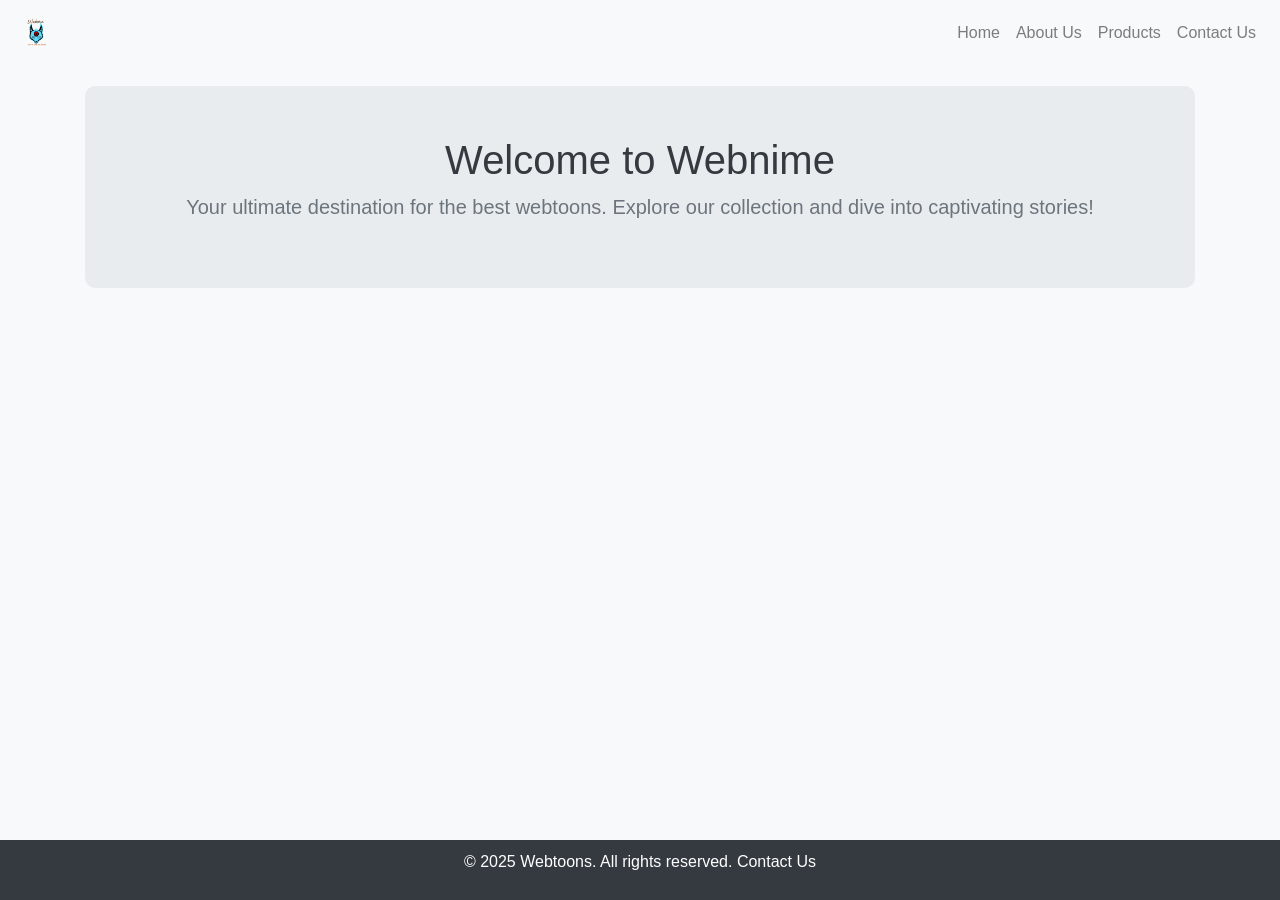
==== index.html @ a329de55 "fix: adjust product buttons to prevent overlapping, make them responsive, and make table responsive" ====
<!DOCTYPE html>
<html lang="en">
<head>
    <meta charset="UTF-8">
    <meta name="viewport" content="width=device-width, initial-scale=1.0">
    <title>Home - Webtoons</title>
    <link rel="stylesheet" href="https://stackpath.bootstrapcdn.com/bootstrap/4.5.2/css/bootstrap.min.css">
    <style>
        body {
            font-family: Arial, sans-serif;
            background-color: #f8f9fa;
        }
        .hero {
            text-align: center;
            padding: 50px;
            background-color: #e9ecef;
            border-radius: 10px;
            margin-top: 20px;
        }
        .hero h1 {
            font-size: 2.5rem;
            color: #343a40;
        }
        .hero p {
            font-size: 1.25rem;
            color: #6c757d;
        }
        footer {
            background-color: #343a40;
            color: white;
            text-align: center;
            padding: 10px 0;
            position: fixed;
            width: 100%;
            bottom: 0;
        }
        footer a {
            color: #ffffff;
            text-decoration: none;
        }
        footer a:hover {
            text-decoration: underline;
        }
        .navbar-brand img {
            height: 40px;
        }
    </style>
</head>
<body>
    <!-- Navigation Bar -->
    <nav class="navbar navbar-expand-lg navbar-light bg-light">
        <a class="navbar-brand" href="index.html">
            <img src="fox.png" alt="Webtoons Logo">
        </a>
        <div class="collapse navbar-collapse">
            <ul class="navbar-nav ml-auto">
                <li class="nav-item"><a class="nav-link" href="index.html">Home</a></li>
                <li class="nav-item"><a class="nav-link" href="about.html">About Us</a></li>
                <li class="nav-item"><a class="nav-link" href="product.html">Products</a></li>
                <li class="nav-item"><a class="nav-link" href="contact.html">Contact Us</a></li>
            </ul>
        </div>
    </nav>

    <div class="container">
        <div class="hero">
            <h1>Welcome to Webnime</h1>
            <p>Your ultimate destination for the best webtoons. Explore our collection and dive into captivating stories!</p>
        </div>
    </div>

    <footer>
        <p>&copy; 2025 Webtoons. All rights reserved. <a href="contact.html">Contact Us</a></p>
    </footer>
</body>
</html>
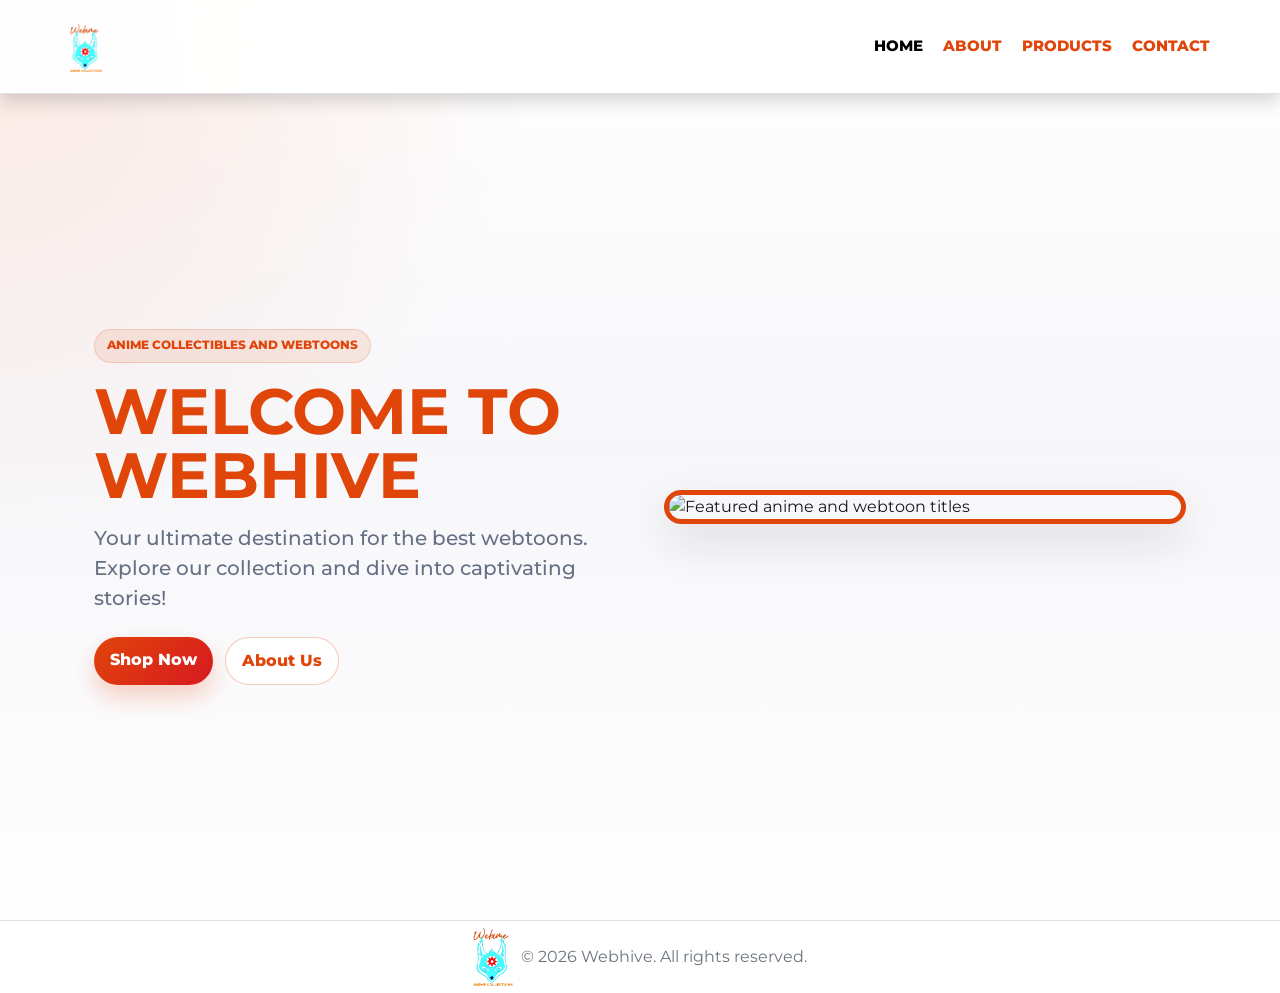
==== commit a7ad7ff8: "Fix mobile layout, navigation drawer, and responsiveness" ====
--- a/index.html
+++ b/index.html
@@ -1,76 +1,117 @@
 <!DOCTYPE html>
 <html lang="en">
-<head>
-    <meta charset="UTF-8">
-    <meta name="viewport" content="width=device-width, initial-scale=1.0">
+  <head>
+    <meta charset="UTF-8" />
+    <meta name="viewport" content="width=device-width, initial-scale=1.0" />
     <title>Home - Webtoons</title>
-    <link rel="stylesheet" href="https://stackpath.bootstrapcdn.com/bootstrap/4.5.2/css/bootstrap.min.css">
-    <style>
-        body {
-            font-family: Arial, sans-serif;
-            background-color: #f8f9fa;
-        }
-        .hero {
-            text-align: center;
-            padding: 50px;
-            background-color: #e9ecef;
-            border-radius: 10px;
-            margin-top: 20px;
-        }
-        .hero h1 {
-            font-size: 2.5rem;
-            color: #343a40;
-        }
-        .hero p {
-            font-size: 1.25rem;
-            color: #6c757d;
-        }
-        footer {
-            background-color: #343a40;
-            color: white;
-            text-align: center;
-            padding: 10px 0;
-            position: fixed;
-            width: 100%;
-            bottom: 0;
-        }
-        footer a {
-            color: #ffffff;
-            text-decoration: none;
-        }
-        footer a:hover {
-            text-decoration: underline;
-        }
-        .navbar-brand img {
-            height: 40px;
-        }
-    </style>
-</head>
-<body>
-    <!-- Navigation Bar -->
-    <nav class="navbar navbar-expand-lg navbar-light bg-light">
-        <a class="navbar-brand" href="index.html">
-            <img src="fox.png" alt="Webtoons Logo">
-        </a>
-        <div class="collapse navbar-collapse">
-            <ul class="navbar-nav ml-auto">
-                <li class="nav-item"><a class="nav-link" href="index.html">Home</a></li>
-                <li class="nav-item"><a class="nav-link" href="about.html">About Us</a></li>
-                <li class="nav-item"><a class="nav-link" href="product.html">Products</a></li>
-                <li class="nav-item"><a class="nav-link" href="contact.html">Contact Us</a></li>
+    <link
+      href="https://cdn.jsdelivr.net/npm/bootstrap@5.3.3/dist/css/bootstrap.min.css"
+      rel="stylesheet"
+      integrity="sha384-QWTKZyjpPEjISv5WaRU9OFeRpok6YctnYmDr5pNlyT2bRjXh0JMhjY6hW+ALEwIH"
+      crossorigin="anonymous"
+    />
+    <link rel="stylesheet" href="style.css?v=2" />
+    <link rel="icon" href="images/webtoon-logo.png" type="image/x-icon" />
+  </head>
+  <body>
+    <main>
+      <nav
+        class="navbar navbar-expand-lg bg-light p-3 sticky-top border-bottom shadow"
+      >
+        <div class="container-fluid">
+          <a class="navbar-brand" href="index.html">
+            <img
+              src="images/webtoon-logo.png"
+              alt="Logo"
+              width="40"
+              class="d-inline-block align-text-top"
+            />
+          </a>
+          <button
+            class="navbar-toggler collapsed"
+            type="button"
+            data-bs-toggle="collapse"
+            data-bs-target="#navbarNavDropdown"
+            aria-controls="navbarNavDropdown"
+            aria-expanded="false"
+            aria-label="Toggle navigation"
+          >
+            <span class="icon-bar top-bar"></span>
+            <span class="icon-bar middle-bar"></span>
+            <span class="icon-bar bottom-bar"></span>
+          </button>
+          <div
+            class="collapse navbar-collapse justify-content-end my-1"
+            id="navbarNavDropdown"
+          >
+            <ul class="navbar-nav">
+              <li class="nav-item">
+                <a class="nav-link active" aria-current="page" href="index.html"
+                  >HOME</a
+                >
+              </li>
+              <li class="nav-item">
+                <a class="nav-link" href="about.html">ABOUT</a>
+              </li>
+              <li class="nav-item">
+                <a class="nav-link" href="product.html">PRODUCTS</a>
+              </li>
+              <li class="nav-item">
+                <a class="nav-link" href="contact.html">CONTACT</a>
+              </li>
             </ul>
+          </div>
         </div>
-    </nav>
-
-    <div class="container">
-        <div class="hero">
-            <h1>Welcome to Webnime</h1>
-            <p>Your ultimate destination for the best webtoons. Explore our collection and dive into captivating stories!</p>
+      </nav>
+      <section class="hero-section">
+        <div class="container col-xxl-10 px-3 px-md-4">
+        <div class="row flex-lg-row-reverse align-items-center g-4 g-lg-5">
+          <div class="col-12 col-lg-6">
+            <img
+              src="images/webime.png"
+              class="home-hero-img mx-lg-auto img-fluid"
+              alt="Featured anime and webtoon titles"
+              width="600"
+            />
+          </div>
+          <div class="col-12 col-lg-6 hero-copy">
+            <p class="hero-kicker">Anime collectibles and webtoons</p>
+            <h1 class="display-3 fw-bold lh-1 mb-3 text-orange">
+              WELCOME TO WEBHIVE
+            </h1>
+            <p class="lead">
+              Your ultimate destination for the best webtoons. Explore our
+              collection and dive into captivating stories!
+            </p>
+            <div class="hero-actions">
+              <a href="product.html" class="btn btn-anime-primary">Shop Now</a>
+              <a href="about.html" class="btn btn-anime-outline">About Us</a>
+            </div>
+          </div>
         </div>
-    </div>
-
-    <footer>
-        <p>&copy; 2025 Webtoons. All rights reserved. <a href="contact.html">Contact Us</a></p>
-    </footer>
-</body>
+        </div>
+      </section>
+      <footer class="d-flex flex-wrap border-top">
+        <div class="container d-flex justify-content-center align-items-center">
+          <a href="index.html" class="text-decoration-none">
+            <img class="bi me-2" width="40" src="images/webtoon-logo.png" />
+          </a>
+          <p class="fs-6 my-4 text-secondary">
+            &copy;
+            <span
+              ><script>
+                document.write(new Date().getFullYear());
+              </script></span
+            >
+            Webhive. All rights reserved.
+          </p>
+        </div>
+      </footer>
+    </main>
+    <script
+      src="https://cdn.jsdelivr.net/npm/bootstrap@5.3.3/dist/js/bootstrap.bundle.min.js"
+      integrity="sha384-YvpcrYf0tY3lHB60NNkmXc5s9fDVZLESaAA55NDzOxhy9GkcIdslK1eN7N6jIeHz"
+      crossorigin="anonymous"
+    ></script>
+  </body>
 </html>
--- a/style.css
+++ b/style.css
@@ -0,0 +1,744 @@
+@import url("https://fonts.googleapis.com/css2?family=Montserrat:wght@400;500;600;700;800;900&display=swap");
+
+:root {
+  --anime-orange: #e0450a;
+  --anime-red: #d71920;
+  --anime-ink: #17171f;
+  --anime-muted: #667085;
+  --anime-line: #ececf1;
+  --anime-card: #ffffff;
+  --anime-page: #f7f7fa;
+  --anime-shadow: 0 18px 45px rgba(23, 23, 31, 0.12);
+}
+
+* {
+  box-sizing: border-box;
+}
+
+html {
+  width: 100%;
+  min-width: 320px;
+  overflow-x: hidden;
+}
+
+body {
+  width: 100%;
+  min-width: 320px;
+  margin: 0;
+  overflow-x: hidden;
+  font-family: "Montserrat", Arial, sans-serif;
+  color: var(--anime-ink);
+  background:
+    radial-gradient(circle at top left, rgba(224, 69, 10, 0.12), transparent 34rem),
+    linear-gradient(180deg, #ffffff 0%, var(--anime-page) 45%, #ffffff 100%);
+}
+
+img {
+  max-width: 100%;
+  height: auto;
+}
+
+main {
+  display: flex;
+  width: 100%;
+  min-height: 100vh;
+  flex-direction: column;
+}
+
+.container,
+.container-fluid {
+  min-width: 0;
+}
+
+.navbar {
+  background: rgba(255, 255, 255, 0.94) !important;
+  backdrop-filter: blur(16px);
+}
+
+.navbar .container-fluid {
+  max-width: 1180px;
+  margin-inline: auto;
+}
+
+.navbar-brand img {
+  width: 48px;
+  height: 48px;
+  object-fit: contain;
+}
+
+.navbar-nav {
+  gap: 0.25rem;
+  margin-right: 0;
+}
+
+.nav-item {
+  margin-right: 0;
+}
+
+.nav-link {
+  position: relative;
+  display: inline-flex;
+  align-items: center;
+  min-height: 44px;
+  color: var(--anime-orange);
+  font-size: 0.92rem;
+  font-weight: 800;
+  letter-spacing: 0;
+}
+
+.nav-link:hover,
+.nav-link:active,
+.nav-link:focus {
+  color: var(--anime-red) !important;
+}
+
+.nav-link::after {
+  position: absolute;
+  bottom: 5px;
+  left: 0.5rem;
+  display: block;
+  width: 0;
+  height: 3px;
+  content: "";
+  background: var(--anime-orange);
+  border-radius: 999px;
+  transition: width 0.25s ease, opacity 0.25s ease;
+}
+
+.nav-link:hover::after {
+  width: calc(100% - 1rem);
+  opacity: 0.9;
+}
+
+.navbar-toggler {
+  border: 0;
+}
+
+.navbar-toggler:active,
+.navbar-toggler:hover,
+.navbar-toggler:focus {
+  box-shadow: none;
+}
+
+.navbar-toggler span {
+  position: relative;
+  left: 0;
+  display: block;
+  width: 25px;
+  height: 3px;
+  margin-block: 5px;
+  background-color: var(--anime-orange);
+  border-radius: 999px;
+  opacity: 1;
+  transition: all 0.25s ease-out;
+  transform-origin: center left;
+}
+
+.navbar-toggler span:nth-child(1) {
+  margin-top: 0.3em;
+  transform: translate(0%, 0%) rotate(0deg);
+}
+
+.navbar-toggler span:nth-child(2) {
+  opacity: 1;
+}
+
+.navbar-toggler span:nth-child(3) {
+  transform: translate(0%, 0%) rotate(0deg);
+}
+
+.navbar-toggler:not(.collapsed) span:nth-child(1) {
+  transform: translate(15%, -33%) rotate(45deg);
+}
+
+.navbar-toggler:not(.collapsed) span:nth-child(2) {
+  opacity: 0;
+}
+
+.navbar-toggler:not(.collapsed) span:nth-child(3) {
+  transform: translate(15%, 33%) rotate(-45deg);
+}
+
+.text-orange {
+  color: var(--anime-orange);
+}
+
+hr {
+  border: 0;
+  border-top: 2px solid rgba(224, 69, 10, 0.35);
+  opacity: 1;
+}
+
+footer {
+  width: 100%;
+  margin-top: auto;
+  background: #ffffff;
+}
+
+.hero-section {
+  display: flex;
+  align-items: center;
+  width: 100%;
+  min-height: calc(100vh - 74px);
+  padding: clamp(2rem, 6vw, 5rem) 0;
+}
+
+.hero-copy {
+  text-align: center;
+}
+
+.hero-kicker {
+  display: inline-flex;
+  padding: 0.4rem 0.75rem;
+  margin-bottom: 1rem;
+  color: var(--anime-orange);
+  font-size: 0.78rem;
+  font-weight: 800;
+  text-transform: uppercase;
+  background: rgba(224, 69, 10, 0.1);
+  border: 1px solid rgba(224, 69, 10, 0.18);
+  border-radius: 999px;
+}
+
+.hero-copy h1,
+.store-toolbar h1 {
+  max-width: 100%;
+  line-height: 1.02;
+  overflow-wrap: anywhere;
+}
+
+.hero-copy .lead {
+  max-width: 34rem;
+  margin-inline: auto;
+  color: var(--anime-muted);
+  font-weight: 500;
+}
+
+.hero-actions {
+  display: flex;
+  flex-wrap: wrap;
+  gap: 0.75rem;
+  justify-content: center;
+  margin-top: 1.5rem;
+}
+
+.btn-anime-primary,
+.btn-anime-outline {
+  min-height: 46px;
+  padding: 0.7rem 1rem;
+  font-weight: 800;
+  border-radius: 999px;
+  transition: transform 180ms ease, box-shadow 180ms ease, filter 180ms ease,
+    background-color 180ms ease, border-color 180ms ease;
+}
+
+.btn-anime-primary {
+  color: #ffffff;
+  background: linear-gradient(135deg, var(--anime-orange), var(--anime-red));
+  border: 0;
+  box-shadow: 0 12px 24px rgba(224, 69, 10, 0.24);
+}
+
+.btn-anime-primary:hover {
+  color: #ffffff;
+  filter: brightness(0.96);
+  transform: translateY(-2px);
+  box-shadow: 0 16px 30px rgba(224, 69, 10, 0.3);
+}
+
+.btn-anime-outline {
+  color: var(--anime-orange);
+  background: #ffffff;
+  border: 1px solid rgba(224, 69, 10, 0.28);
+}
+
+.btn-anime-outline:hover {
+  color: #ffffff;
+  background: var(--anime-ink);
+  border-color: var(--anime-ink);
+  transform: translateY(-2px);
+}
+
+.home-hero-img {
+  display: block;
+  width: min(100%, 640px);
+  max-height: 560px;
+  object-fit: cover;
+  border: 5px solid var(--anime-orange);
+  border-radius: 28px;
+  box-shadow: var(--anime-shadow);
+}
+
+.store-section {
+  width: min(100%, 1180px);
+  padding-top: clamp(2rem, 5vw, 3.5rem);
+  padding-bottom: 3rem;
+}
+
+.store-toolbar {
+  gap: 1rem;
+  padding: 1.25rem;
+  margin-bottom: 1rem;
+  background: #ffffff;
+  border: 1px solid var(--anime-line);
+  border-radius: 18px;
+  box-shadow: 0 12px 32px rgba(23, 23, 31, 0.08);
+}
+
+.store-toolbar .btn,
+.btn-success,
+.btn-danger {
+  border-radius: 999px;
+  font-weight: 800;
+}
+
+.btn {
+  transition: transform 180ms ease, box-shadow 180ms ease, filter 180ms ease,
+    background-color 180ms ease, border-color 180ms ease;
+}
+
+.btn:focus-visible {
+  outline: 3px solid rgba(224, 69, 10, 0.24);
+  outline-offset: 3px;
+  box-shadow: none;
+}
+
+.btn-success {
+  color: #ffffff;
+  background: linear-gradient(135deg, #14a66f, #0d7f58);
+  border: 0;
+  box-shadow: 0 10px 20px rgba(20, 166, 111, 0.22);
+}
+
+.btn-success:hover,
+.btn-success:focus {
+  color: #ffffff;
+  background: linear-gradient(135deg, #17b879, #0a6d4d);
+  transform: translateY(-2px);
+  box-shadow: 0 14px 28px rgba(20, 166, 111, 0.3);
+}
+
+.btn-danger {
+  color: #ffffff;
+  background: linear-gradient(135deg, var(--anime-orange), var(--anime-red));
+  border: 0;
+  box-shadow: 0 10px 20px rgba(224, 69, 10, 0.24);
+}
+
+.btn-danger:hover,
+.btn-danger:focus {
+  color: #ffffff;
+  background: linear-gradient(135deg, #ff5a1f, #d8203d);
+  transform: translateY(-2px);
+  box-shadow: 0 14px 28px rgba(224, 69, 10, 0.32);
+}
+
+.store-toolbar .btn {
+  display: inline-flex;
+  align-items: center;
+  justify-content: center;
+  gap: 0.5rem;
+  min-height: 48px;
+  padding: 0.72rem 1.25rem;
+  letter-spacing: 0;
+}
+
+.table-responsive {
+  width: 100%;
+  max-width: 100%;
+  overflow-x: auto;
+}
+
+.table {
+  width: 100%;
+  margin-bottom: 0;
+}
+
+.table thead th {
+  color: var(--anime-muted);
+  font-size: 0.78rem;
+  text-transform: uppercase;
+}
+
+.table th:nth-child(5),
+.table td:nth-child(5) {
+  min-width: 136px;
+}
+
+.table tbody tr {
+  background: #ffffff;
+}
+
+.product-img {
+  width: clamp(86px, 11vw, 140px);
+  min-width: 86px;
+  aspect-ratio: 3 / 4;
+  object-fit: cover;
+  border-radius: 10px;
+  box-shadow: 0 10px 24px rgba(23, 23, 31, 0.14);
+}
+
+.btn-custom {
+  display: inline-flex;
+  align-items: center;
+  justify-content: center;
+  gap: 0.45rem;
+  width: 100%;
+  max-width: 100%;
+  min-height: 40px;
+  margin: 0.28rem 0;
+  padding: 0.58rem 0.8rem;
+  white-space: nowrap;
+  border-radius: 999px;
+  font-size: 0.9rem;
+  font-weight: 800;
+  line-height: 1;
+}
+
+.btn-custom i {
+  font-size: 0.9rem;
+}
+
+.cart-img {
+  width: 96px;
+  max-width: 100%;
+  aspect-ratio: 3 / 4;
+  object-fit: cover;
+  border-radius: 10px;
+}
+
+.toast {
+  max-width: calc(100vw - 2rem);
+}
+
+@media (min-width: 992px) {
+  .hero-copy {
+    text-align: left;
+  }
+
+  .hero-copy .lead {
+    margin-inline: 0;
+  }
+
+  .hero-actions {
+    justify-content: flex-start;
+  }
+}
+
+@media (max-width: 991.98px) {
+  .navbar-collapse {
+    background: rgba(255, 255, 255, 0.98);
+    backdrop-filter: blur(20px);
+    border: 1px solid var(--anime-line);
+    border-radius: 16px;
+    padding: 1rem;
+    margin-top: 0.75rem;
+    box-shadow: 0 16px 36px rgba(23, 23, 31, 0.12);
+  }
+
+  .navbar-nav {
+    gap: 0.4rem;
+  }
+
+  .nav-link {
+    width: 100%;
+    padding: 0.65rem 1rem;
+    border-radius: 10px;
+    font-weight: 700;
+    transition: background-color 0.2s ease, color 0.2s ease;
+  }
+
+  .nav-link:hover,
+  .nav-link:active,
+  .nav-link.active {
+    background: rgba(224, 69, 10, 0.08);
+    color: var(--anime-orange) !important;
+  }
+
+  .nav-link::after,
+  .nav-link:hover::after {
+    display: none;
+  }
+}
+
+@media (max-width: 767.98px) {
+  .navbar {
+    padding: 0.75rem 1rem !important;
+  }
+
+  .navbar-brand img {
+    width: 44px;
+    height: 44px;
+  }
+
+  .hero-section {
+    min-height: auto;
+    padding: 2rem 0 3rem;
+  }
+
+  .hero-section .row {
+    margin-inline: 0;
+  }
+
+  .hero-copy {
+    order: 1;
+  }
+
+  .hero-section .col-12:first-child {
+    order: 2;
+  }
+
+  .hero-copy h1 {
+    font-size: clamp(2rem, 9vw, 3rem);
+    margin-top: 0.5rem;
+  }
+
+  .hero-copy .lead {
+    font-size: 0.98rem;
+    line-height: 1.6;
+  }
+
+  .hero-actions {
+    width: 100%;
+    max-width: 420px;
+    margin-inline: auto;
+    flex-direction: column;
+    gap: 0.75rem;
+    margin-top: 1.75rem;
+  }
+
+  .hero-actions .btn {
+    flex: 0 0 auto;
+    width: 100%;
+    min-height: 48px;
+    display: inline-flex;
+    align-items: center;
+    justify-content: center;
+    font-size: 1rem;
+    font-weight: 700;
+  }
+
+  .home-hero-img {
+    width: 100%;
+    max-height: 380px;
+    border-width: 4px;
+    border-radius: 20px;
+    margin-top: 1rem;
+  }
+
+  .store-section {
+    width: 100%;
+    max-width: 100%;
+    padding-top: 1.5rem;
+    padding-inline: 0.85rem;
+  }
+
+  .store-toolbar {
+    align-items: stretch !important;
+    flex-direction: column;
+    width: 100%;
+    max-width: 100%;
+    overflow: hidden;
+    padding: 1.25rem;
+    border-radius: 16px;
+    text-align: center;
+  }
+
+  .store-toolbar h1 {
+    font-size: clamp(1.8rem, 8vw, 2.5rem);
+    overflow-wrap: anywhere;
+    margin-bottom: 0.5rem;
+  }
+
+  .store-toolbar > div {
+    width: 100%;
+    margin-bottom: 0 !important;
+  }
+
+  .store-toolbar .btn {
+    width: 100%;
+    max-width: 100%;
+    white-space: normal;
+    min-height: 48px;
+  }
+
+  .table-responsive {
+    overflow: hidden;
+    padding-inline: 0;
+  }
+
+  .product-table,
+  .product-table thead,
+  .product-table tbody,
+  .product-table tr,
+  .product-table th,
+  .product-table td {
+    display: block;
+    width: 100%;
+    max-width: 100%;
+    min-width: 0;
+  }
+
+  .product-table {
+    table-layout: fixed;
+    border: 0;
+    background: transparent;
+  }
+
+  .product-table thead {
+    position: absolute;
+    width: 1px;
+    height: 1px;
+    overflow: hidden;
+    clip: rect(0, 0, 0, 0);
+  }
+
+  .product-table tbody {
+    display: grid;
+    width: 100%;
+    max-width: 100%;
+    gap: 1.25rem;
+  }
+
+  .product-table tbody tr {
+    display: flex;
+    flex-direction: column;
+    align-items: center;
+    text-align: center;
+    width: 100%;
+    max-width: 100%;
+    padding: 1.25rem;
+    background: var(--anime-card);
+    border: 1px solid var(--anime-line);
+    border-radius: 20px;
+    box-shadow: 0 10px 30px rgba(23, 23, 31, 0.06);
+    gap: 0.65rem;
+  }
+
+  .product-table tbody tr:empty {
+    display: none;
+  }
+
+  .product-table td {
+    width: 100%;
+    max-width: 100%;
+    padding: 0;
+    text-align: center !important;
+    border: 0;
+    overflow-wrap: anywhere;
+  }
+
+  .product-table td::before,
+  .product-table td:nth-child(1)::before,
+  .product-table td:nth-child(2)::before,
+  .product-table td:nth-child(3)::before,
+  .product-table td:nth-child(4)::before,
+  .product-table td:nth-child(5)::before {
+    display: none !important;
+    content: none !important;
+  }
+
+  .product-table td:nth-child(1) {
+    display: flex;
+    justify-content: center;
+    margin-bottom: 0.25rem;
+  }
+
+  .product-table td:nth-child(2) {
+    color: var(--anime-ink);
+    font-size: 1.2rem;
+    font-weight: 800;
+  }
+
+  .product-table td:nth-child(3) {
+    color: var(--anime-muted);
+    font-size: 0.92rem;
+    line-height: 1.5;
+  }
+
+  .product-table td:nth-child(4) {
+    display: inline-block;
+    color: var(--anime-orange);
+    font-size: 1.15rem;
+    font-weight: 800;
+    background: rgba(224, 69, 10, 0.08);
+    padding: 0.35rem 1.25rem;
+    border-radius: 999px;
+    width: auto;
+    margin-block: 0.25rem;
+  }
+
+  .product-table td:nth-child(5) {
+    display: grid;
+    gap: 0.6rem;
+    width: 100%;
+    margin-top: 0.5rem;
+  }
+
+  .product-img {
+    display: block;
+    width: min(180px, 60vw);
+    aspect-ratio: 3 / 4;
+    border-radius: 12px;
+    box-shadow: 0 8px 20px rgba(23, 23, 31, 0.12);
+  }
+
+  .btn-custom {
+    width: 100%;
+    min-height: 48px;
+    white-space: normal;
+  }
+
+  .cart-item {
+    background: #ffffff;
+    border: 1px solid var(--anime-line);
+    border-radius: 16px;
+    padding: 1rem;
+    margin-bottom: 1rem;
+    box-shadow: 0 8px 24px rgba(23, 23, 31, 0.05);
+  }
+
+  .cart-item > .d-flex {
+    flex-wrap: wrap;
+    gap: 0.85rem !important;
+    border-bottom: 0 !important;
+    padding-bottom: 0 !important;
+  }
+
+  .cart-item > .d-flex > .gap-2 {
+    display: grid;
+    grid-template-columns: repeat(2, minmax(0, 1fr));
+    width: 100%;
+    gap: 0.6rem !important;
+  }
+
+  .cart-item .btn {
+    width: 100%;
+    min-height: 44px;
+  }
+}
+
+@media (max-width: 480px) {
+  .container,
+  .container-fluid {
+    padding-left: 1rem;
+    padding-right: 1rem;
+  }
+
+  .display-4 {
+    font-size: clamp(1.8rem, 8vw, 2.5rem);
+  }
+
+  .hero-actions .btn {
+    width: 100%;
+  }
+
+  .home-hero-img {
+    max-height: 300px;
+  }
+
+  .product-img {
+    width: min(160px, 65vw);
+  }
+}
+
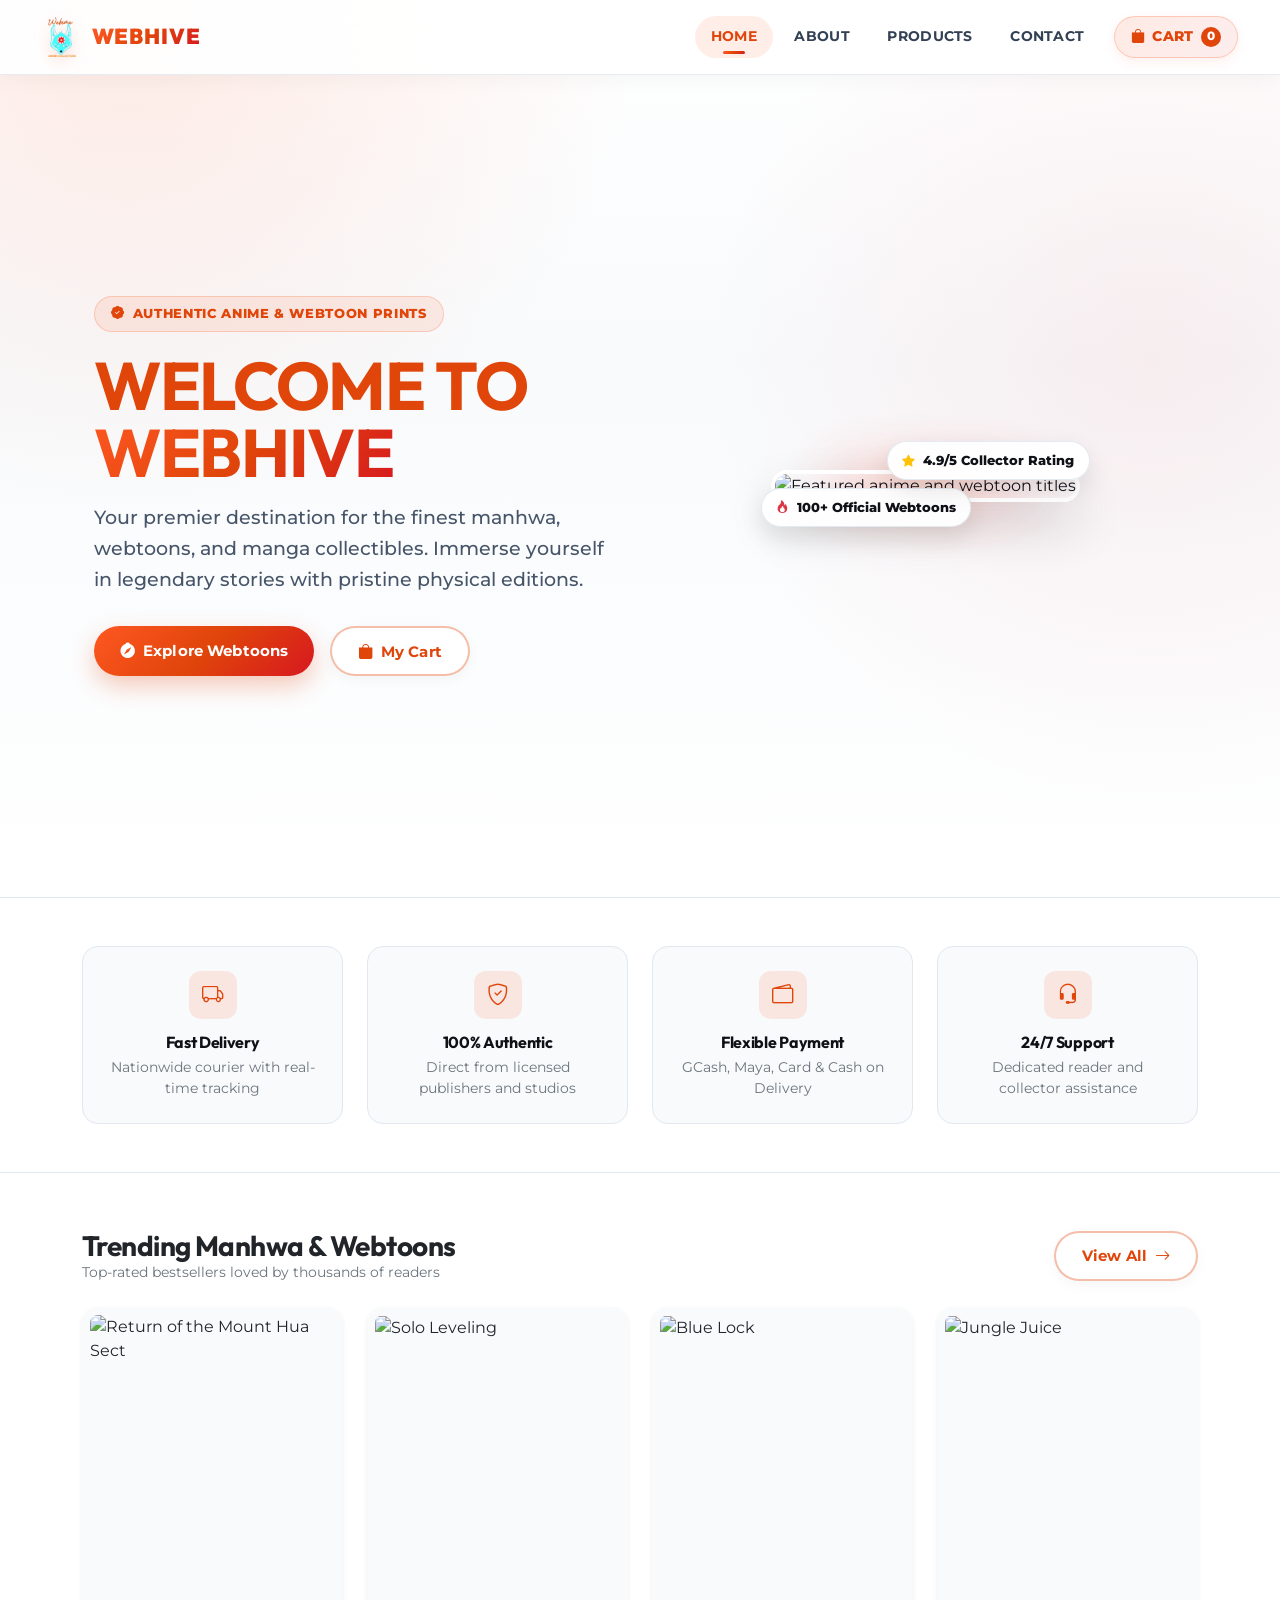
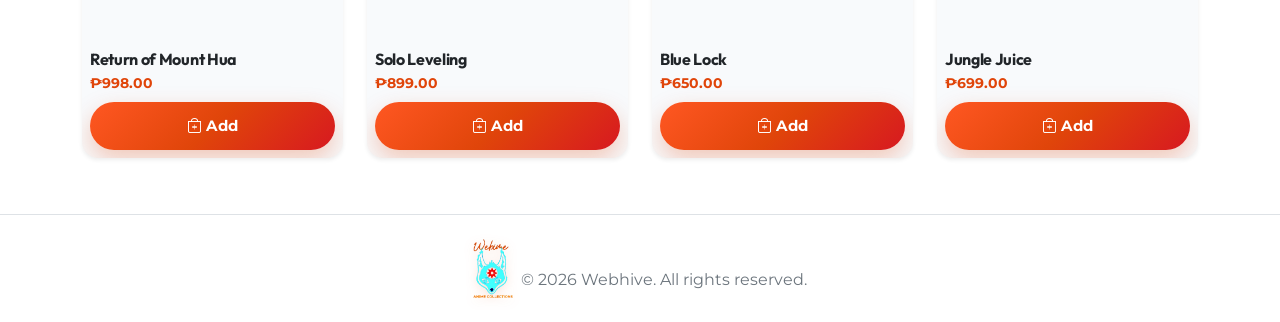
==== commit 627edefa: "feat: update UI layouts, add Bootstrap components, and implement cart management helpers across site" ====
--- a/index.html
+++ b/index.html
@@ -3,52 +3,66 @@
   <head>
     <meta charset="UTF-8" />
     <meta name="viewport" content="width=device-width, initial-scale=1.0" />
-    <title>Home - Webtoons</title>
+    <title>Webhive - Official Anime &amp; Webtoon Collectibles</title>
+    <!-- Bootstrap 5 CSS -->
     <link
       href="https://cdn.jsdelivr.net/npm/bootstrap@5.3.3/dist/css/bootstrap.min.css"
       rel="stylesheet"
       integrity="sha384-QWTKZyjpPEjISv5WaRU9OFeRpok6YctnYmDr5pNlyT2bRjXh0JMhjY6hW+ALEwIH"
       crossorigin="anonymous"
     />
-    <link rel="stylesheet" href="style.css?v=2" />
+    <!-- Bootstrap Icons -->
+    <link
+      rel="stylesheet"
+      href="https://cdn.jsdelivr.net/npm/bootstrap-icons@1.11.3/font/bootstrap-icons.min.css"
+    />
+    <!-- Custom Style -->
+    <link rel="stylesheet" href="style.css?v=5" />
     <link rel="icon" href="images/webtoon-logo.png" type="image/x-icon" />
+    <script src="cart-helper.js"></script>
   </head>
   <body>
     <main>
-      <nav
-        class="navbar navbar-expand-lg bg-light p-3 sticky-top border-bottom shadow"
-      >
+      <!-- Modern Sticky Navigation -->
+      <nav class="navbar navbar-expand-lg bg-light sticky-top shadow-sm">
         <div class="container-fluid">
           <a class="navbar-brand" href="index.html">
             <img
               src="images/webtoon-logo.png"
-              alt="Logo"
-              width="40"
+              alt="Webhive Logo"
+              width="44"
+              height="44"
               class="d-inline-block align-text-top"
             />
+            <span class="brand-text">WEBHIVE</span>
           </a>
-          <button
-            class="navbar-toggler collapsed"
-            type="button"
-            data-bs-toggle="collapse"
-            data-bs-target="#navbarNavDropdown"
-            aria-controls="navbarNavDropdown"
-            aria-expanded="false"
-            aria-label="Toggle navigation"
-          >
-            <span class="icon-bar top-bar"></span>
-            <span class="icon-bar middle-bar"></span>
-            <span class="icon-bar bottom-bar"></span>
-          </button>
+          <!-- Mobile Cart & Menu Buttons -->
+          <div class="d-flex align-items-center gap-2 d-lg-none">
+            <a class="nav-link nav-cart-btn nav-cart-btn-mobile" href="cart.html" aria-label="Shopping Cart">
+              <i class="bi bi-bag-fill"></i>
+              <span class="cart-badge nav-cart-count">0</span>
+            </a>
+            <button
+              class="navbar-toggler collapsed"
+              type="button"
+              data-bs-toggle="collapse"
+              data-bs-target="#navbarNavDropdown"
+              aria-controls="navbarNavDropdown"
+              aria-expanded="false"
+              aria-label="Toggle navigation"
+            >
+              <span class="icon-bar top-bar"></span>
+              <span class="icon-bar middle-bar"></span>
+              <span class="icon-bar bottom-bar"></span>
+            </button>
+          </div>
           <div
             class="collapse navbar-collapse justify-content-end my-1"
             id="navbarNavDropdown"
           >
             <ul class="navbar-nav">
               <li class="nav-item">
-                <a class="nav-link active" aria-current="page" href="index.html"
-                  >HOME</a
-                >
+                <a class="nav-link active" aria-current="page" href="index.html">HOME</a>
               </li>
               <li class="nav-item">
                 <a class="nav-link" href="about.html">ABOUT</a>
@@ -59,59 +73,208 @@
               <li class="nav-item">
                 <a class="nav-link" href="contact.html">CONTACT</a>
               </li>
+              <li class="nav-item d-none d-lg-flex align-items-center ms-lg-2 mt-2 mt-lg-0">
+                <a class="nav-link nav-cart-btn" href="cart.html" aria-label="Shopping Cart">
+                  <i class="bi bi-bag-fill"></i>
+                  <span>CART</span>
+                  <span class="cart-badge nav-cart-count" id="nav-cart-count">0</span>
+                </a>
+              </li>
             </ul>
           </div>
         </div>
       </nav>
+
+      <!-- Hero Section -->
       <section class="hero-section">
         <div class="container col-xxl-10 px-3 px-md-4">
-        <div class="row flex-lg-row-reverse align-items-center g-4 g-lg-5">
-          <div class="col-12 col-lg-6">
-            <img
-              src="images/webime.png"
-              class="home-hero-img mx-lg-auto img-fluid"
-              alt="Featured anime and webtoon titles"
-              width="600"
-            />
-          </div>
-          <div class="col-12 col-lg-6 hero-copy">
-            <p class="hero-kicker">Anime collectibles and webtoons</p>
-            <h1 class="display-3 fw-bold lh-1 mb-3 text-orange">
-              WELCOME TO WEBHIVE
-            </h1>
-            <p class="lead">
-              Your ultimate destination for the best webtoons. Explore our
-              collection and dive into captivating stories!
-            </p>
-            <div class="hero-actions">
-              <a href="product.html" class="btn btn-anime-primary">Shop Now</a>
-              <a href="about.html" class="btn btn-anime-outline">About Us</a>
-            </div>
-          </div>
-        </div>
+          <div class="row flex-lg-row-reverse align-items-center g-4 g-lg-5">
+            <!-- Hero Visual with Glow & Chips -->
+            <div class="col-12 col-lg-6 text-center">
+              <div class="hero-img-wrapper">
+                <div class="hero-chip hero-chip-top">
+                  <i class="bi bi-fire text-danger"></i>
+                  <span>100+ Official Webtoons</span>
+                </div>
+                <img
+                  src="images/webime.png"
+                  class="home-hero-img mx-auto img-fluid"
+                  alt="Featured anime and webtoon titles"
+                  width="580"
+                />
+                <div class="hero-chip hero-chip-bottom">
+                  <i class="bi bi-star-fill text-warning"></i>
+                  <span>4.9/5 Collector Rating</span>
+                </div>
+              </div>
+            </div>
+
+            <!-- Hero Copy -->
+            <div class="col-12 col-lg-6 hero-copy">
+              <div class="hero-kicker">
+                <i class="bi bi-patch-check-fill"></i> Authentic Anime &amp; Webtoon Prints
+              </div>
+              <h1 class="display-3 fw-bold lh-1 mb-3 text-orange font-heading">
+                WELCOME TO <span class="text-gradient">WEBHIVE</span>
+              </h1>
+              <p class="lead">
+                Your premier destination for the finest manhwa, webtoons, and manga collectibles.
+                Immerse yourself in legendary stories with pristine physical editions.
+              </p>
+              <div class="hero-actions">
+                <a href="product.html" class="btn btn-anime-primary">
+                  <i class="bi bi-compass-fill me-1"></i> Explore Webtoons
+                </a>
+                <a href="cart.html" class="btn btn-anime-outline">
+                  <i class="bi bi-bag-fill me-1"></i> My Cart
+                </a>
+              </div>
+            </div>
+          </div>
         </div>
       </section>
+
+      <!-- Features Strip -->
+      <section class="features-strip">
+        <div class="container">
+          <div class="row g-4">
+            <div class="col-6 col-md-3">
+              <div class="feature-box text-center">
+                <div class="feature-icon mx-auto">
+                  <i class="bi bi-truck"></i>
+                </div>
+                <h3 class="h6 fw-bold mb-1">Fast Delivery</h3>
+                <p class="text-secondary small mb-0">Nationwide courier with real-time tracking</p>
+              </div>
+            </div>
+            <div class="col-6 col-md-3">
+              <div class="feature-box text-center">
+                <div class="feature-icon mx-auto">
+                  <i class="bi bi-shield-check"></i>
+                </div>
+                <h3 class="h6 fw-bold mb-1">100% Authentic</h3>
+                <p class="text-secondary small mb-0">Direct from licensed publishers and studios</p>
+              </div>
+            </div>
+            <div class="col-6 col-md-3">
+              <div class="feature-box text-center">
+                <div class="feature-icon mx-auto">
+                  <i class="bi bi-wallet2"></i>
+                </div>
+                <h3 class="h6 fw-bold mb-1">Flexible Payment</h3>
+                <p class="text-secondary small mb-0">GCash, Maya, Card &amp; Cash on Delivery</p>
+              </div>
+            </div>
+            <div class="col-6 col-md-3">
+              <div class="feature-box text-center">
+                <div class="feature-icon mx-auto">
+                  <i class="bi bi-headset"></i>
+                </div>
+                <h3 class="h6 fw-bold mb-1">24/7 Support</h3>
+                <p class="text-secondary small mb-0">Dedicated reader and collector assistance</p>
+              </div>
+            </div>
+          </div>
+        </div>
+      </section>
+
+      <!-- Featured Quick Showcase -->
+      <section class="py-5" style="background: #ffffff;">
+        <div class="container py-2">
+          <div class="d-flex flex-wrap align-items-center justify-content-between mb-4 gap-2">
+            <div>
+              <h2 class="h3 fw-bold text-dark m-0">Trending Manhwa &amp; Webtoons</h2>
+              <p class="text-secondary small m-0">Top-rated bestsellers loved by thousands of readers</p>
+            </div>
+            <a href="product.html" class="btn btn-anime-outline btn-sm">
+              View All <i class="bi bi-arrow-right ms-1"></i>
+            </a>
+          </div>
+
+          <div class="row g-4">
+            <!-- Card 1 -->
+            <div class="col-6 col-md-3">
+              <div class="card h-100 border-0 shadow-sm rounded-4 overflow-hidden p-2" style="background: var(--anime-page);">
+                <div class="overflow-hidden rounded-3 mb-2" style="aspect-ratio: 3/4;">
+                  <img src="images/mount-hua.jpg" alt="Return of the Mount Hua Sect" class="w-100 h-100 object-fit-cover" style="transition: transform 0.3s ease;" onmouseover="this.style.transform='scale(1.06)'" onmouseout="this.style.transform='scale(1)'" />
+                </div>
+                <h3 class="h6 fw-bold text-dark text-truncate mb-1">Return of Mount Hua</h3>
+                <div class="text-orange fw-bold small mb-2">&#8369;998.00</div>
+                <button class="btn btn-sm btn-anime-primary w-100 mt-auto" onclick="WebhiveCart.addToCart('Return of the Mount Hua Sect', '&#8369;998.00', 'images/mount-hua.jpg')">
+                  <i class="bi bi-bag-plus"></i> Add
+                </button>
+              </div>
+            </div>
+
+            <!-- Card 2 -->
+            <div class="col-6 col-md-3">
+              <div class="card h-100 border-0 shadow-sm rounded-4 overflow-hidden p-2" style="background: var(--anime-page);">
+                <div class="overflow-hidden rounded-3 mb-2" style="aspect-ratio: 3/4;">
+                  <img src="images/solo-leveling.jpg" alt="Solo Leveling" class="w-100 h-100 object-fit-cover" style="transition: transform 0.3s ease;" onmouseover="this.style.transform='scale(1.06)'" onmouseout="this.style.transform='scale(1)'" />
+                </div>
+                <h3 class="h6 fw-bold text-dark text-truncate mb-1">Solo Leveling</h3>
+                <div class="text-orange fw-bold small mb-2">&#8369;899.00</div>
+                <button class="btn btn-sm btn-anime-primary w-100 mt-auto" onclick="WebhiveCart.addToCart('Solo Leveling', '&#8369;899.00', 'images/solo-leveling.jpg')">
+                  <i class="bi bi-bag-plus"></i> Add
+                </button>
+              </div>
+            </div>
+
+            <!-- Card 3 -->
+            <div class="col-6 col-md-3">
+              <div class="card h-100 border-0 shadow-sm rounded-4 overflow-hidden p-2" style="background: var(--anime-page);">
+                <div class="overflow-hidden rounded-3 mb-2" style="aspect-ratio: 3/4;">
+                  <img src="images/blue.jpg" alt="Blue Lock" class="w-100 h-100 object-fit-cover" style="transition: transform 0.3s ease;" onmouseover="this.style.transform='scale(1.06)'" onmouseout="this.style.transform='scale(1)'" />
+                </div>
+                <h3 class="h6 fw-bold text-dark text-truncate mb-1">Blue Lock</h3>
+                <div class="text-orange fw-bold small mb-2">&#8369;650.00</div>
+                <button class="btn btn-sm btn-anime-primary w-100 mt-auto" onclick="WebhiveCart.addToCart('Blue Lock', '&#8369;650.00', 'images/blue.jpg')">
+                  <i class="bi bi-bag-plus"></i> Add
+                </button>
+              </div>
+            </div>
+
+            <!-- Card 4 -->
+            <div class="col-6 col-md-3">
+              <div class="card h-100 border-0 shadow-sm rounded-4 overflow-hidden p-2" style="background: var(--anime-page);">
+                <div class="overflow-hidden rounded-3 mb-2" style="aspect-ratio: 3/4;">
+                  <img src="images/jungle-juice.jpg" alt="Jungle Juice" class="w-100 h-100 object-fit-cover" style="transition: transform 0.3s ease;" onmouseover="this.style.transform='scale(1.06)'" onmouseout="this.style.transform='scale(1)'" />
+                </div>
+                <h3 class="h6 fw-bold text-dark text-truncate mb-1">Jungle Juice</h3>
+                <div class="text-orange fw-bold small mb-2">&#8369;699.00</div>
+                <button class="btn btn-sm btn-anime-primary w-100 mt-auto" onclick="WebhiveCart.addToCart('Jungle Juice', '&#8369;699.00', 'images/jungle-juice.jpg')">
+                  <i class="bi bi-bag-plus"></i> Add
+                </button>
+              </div>
+            </div>
+          </div>
+        </div>
+      </section>
+
+      <!-- Footer -->
       <footer class="d-flex flex-wrap border-top">
         <div class="container d-flex justify-content-center align-items-center">
           <a href="index.html" class="text-decoration-none">
-            <img class="bi me-2" width="40" src="images/webtoon-logo.png" />
+            <img class="bi me-2" width="40" height="40" src="images/webtoon-logo.png" alt="Webhive Logo" />
           </a>
-          <p class="fs-6 my-4 text-secondary">
+          <p class="fs-6 my-4 text-secondary mb-0">
             &copy;
-            <span
-              ><script>
-                document.write(new Date().getFullYear());
-              </script></span
-            >
+            <span id="current-year"></span>
             Webhive. All rights reserved.
           </p>
         </div>
       </footer>
     </main>
+
+    <!-- Bootstrap Bundle JS -->
     <script
       src="https://cdn.jsdelivr.net/npm/bootstrap@5.3.3/dist/js/bootstrap.bundle.min.js"
       integrity="sha384-YvpcrYf0tY3lHB60NNkmXc5s9fDVZLESaAA55NDzOxhy9GkcIdslK1eN7N6jIeHz"
       crossorigin="anonymous"
     ></script>
+    <script src="cart-helper.js"></script>
+    <script>
+      document.getElementById("current-year").textContent = new Date().getFullYear();
+    </script>
   </body>
 </html>
--- a/style.css
+++ b/style.css
@@ -1,14 +1,29 @@
-@import url("https://fonts.googleapis.com/css2?family=Montserrat:wght@400;500;600;700;800;900&display=swap");
+@import url("https://fonts.googleapis.com/css2?family=Montserrat:wght@400;500;600;700;800;900&family=Outfit:wght@500;600;700;800;900&display=swap");
 
 :root {
-  --anime-orange: #e0450a;
+  --anime-orange: #ff5722;
+  --anime-orange-deep: #e0450a;
   --anime-red: #d71920;
-  --anime-ink: #17171f;
-  --anime-muted: #667085;
-  --anime-line: #ececf1;
+  --anime-gradient: linear-gradient(135deg, #ff5722 0%, #e0450a 50%, #d71920 100%);
+  --anime-gradient-soft: linear-gradient(135deg, rgba(255, 87, 34, 0.08) 0%, rgba(215, 25, 32, 0.04) 100%);
+  --anime-ink: #0f1117;
+  --anime-ink-light: #2c2f3d;
+  --anime-muted: #64748b;
+  --anime-line: #e2e8f0;
+  --anime-line-focus: #ff5722;
   --anime-card: #ffffff;
-  --anime-page: #f7f7fa;
-  --anime-shadow: 0 18px 45px rgba(23, 23, 31, 0.12);
+  --anime-page: #f8fafc;
+  --anime-success: #10b981;
+  --anime-success-dark: #059669;
+  --anime-shadow-sm: 0 4px 14px rgba(15, 17, 23, 0.04);
+  --anime-shadow-md: 0 12px 30px rgba(15, 17, 23, 0.08);
+  --anime-shadow-lg: 0 20px 45px rgba(224, 69, 10, 0.15);
+  --anime-glow: 0 0 24px rgba(255, 87, 34, 0.35);
+  --anime-radius-sm: 10px;
+  --anime-radius-md: 16px;
+  --anime-radius-lg: 24px;
+  --anime-radius-pill: 999px;
+  --anime-transition: all 0.22s cubic-bezier(0.16, 1, 0.3, 1);
 }
 
 * {
@@ -19,6 +34,7 @@
   width: 100%;
   min-width: 320px;
   overflow-x: hidden;
+  scroll-behavior: smooth;
 }
 
 body {
@@ -26,11 +42,20 @@
   min-width: 320px;
   margin: 0;
   overflow-x: hidden;
-  font-family: "Montserrat", Arial, sans-serif;
+  font-family: "Montserrat", -apple-system, BlinkMacSystemFont, "Segoe UI", Roboto, sans-serif;
   color: var(--anime-ink);
-  background:
-    radial-gradient(circle at top left, rgba(224, 69, 10, 0.12), transparent 34rem),
-    linear-gradient(180deg, #ffffff 0%, var(--anime-page) 45%, #ffffff 100%);
+  background-color: var(--anime-page);
+  background-image:
+    radial-gradient(circle at 10% 0%, rgba(255, 87, 34, 0.12), transparent 32rem),
+    radial-gradient(circle at 90% 40%, rgba(215, 25, 32, 0.06), transparent 28rem),
+    linear-gradient(180deg, #ffffff 0%, var(--anime-page) 40%, #ffffff 100%);
+  background-attachment: fixed;
+  -webkit-font-smoothing: antialiased;
+}
+
+h1, h2, h3, h4, .navbar-brand, .font-heading {
+  font-family: "Outfit", "Montserrat", sans-serif;
+  letter-spacing: -0.02em;
 }
 
 img {
@@ -50,28 +75,61 @@
   min-width: 0;
 }
 
+/* ==========================================================================
+   NAVBAR & HEADER
+   ========================================================================== */
 .navbar {
-  background: rgba(255, 255, 255, 0.94) !important;
-  backdrop-filter: blur(16px);
+  background: rgba(255, 255, 255, 0.92) !important;
+  backdrop-filter: blur(20px);
+  -webkit-backdrop-filter: blur(20px);
+  border-bottom: 1px solid rgba(226, 232, 240, 0.8) !important;
+  padding: 0.75rem 1rem;
+  transition: var(--anime-transition);
+  box-shadow: 0 4px 20px rgba(15, 17, 23, 0.04) !important;
 }
 
 .navbar .container-fluid {
-  max-width: 1180px;
+  max-width: 1220px;
   margin-inline: auto;
 }
 
+.navbar-brand {
+  display: inline-flex;
+  align-items: center;
+  gap: 0.6rem;
+  text-decoration: none;
+  transition: var(--anime-transition);
+}
+
 .navbar-brand img {
-  width: 48px;
-  height: 48px;
+  width: 40px;
+  height: 40px;
   object-fit: contain;
+  filter: drop-shadow(0 4px 8px rgba(224, 69, 10, 0.25));
+  transition: transform 0.3s cubic-bezier(0.34, 1.56, 0.64, 1);
+}
+
+.navbar-brand:hover img {
+  transform: rotate(-8deg) scale(1.1);
+}
+
+.brand-text {
+  font-family: "Outfit", sans-serif;
+  font-weight: 900;
+  font-size: 1.35rem;
+  letter-spacing: 0.04em;
+  background: var(--anime-gradient);
+  -webkit-background-clip: text;
+  background-clip: text;
+  -webkit-text-fill-color: transparent;
+  display: inline-block;
+  line-height: 1;
 }
 
 .navbar-nav {
-  gap: 0.25rem;
-  margin-right: 0;
-}
-
-.nav-item {
+  display: flex;
+  align-items: center;
+  gap: 0.35rem;
   margin-right: 0;
 }
 
@@ -79,494 +137,1277 @@
   position: relative;
   display: inline-flex;
   align-items: center;
-  min-height: 44px;
-  color: var(--anime-orange);
-  font-size: 0.92rem;
-  font-weight: 800;
-  letter-spacing: 0;
-}
-
-.nav-link:hover,
-.nav-link:active,
-.nav-link:focus {
-  color: var(--anime-red) !important;
+  min-height: 42px;
+  padding: 0.5rem 1rem !important;
+  color: #334155 !important;
+  font-size: 0.88rem;
+  font-weight: 700;
+  letter-spacing: 0.02em;
+  border-radius: var(--anime-radius-pill);
+  transition: var(--anime-transition);
+}
+
+.nav-link:hover {
+  color: var(--anime-orange) !important;
+  background-color: rgba(255, 87, 34, 0.07);
+}
+
+.nav-link.active {
+  color: var(--anime-orange-deep) !important;
+  background: rgba(255, 87, 34, 0.1);
 }
 
 .nav-link::after {
+  content: "";
   position: absolute;
-  bottom: 5px;
-  left: 0.5rem;
-  display: block;
+  bottom: 4px;
+  left: 50%;
+  transform: translateX(-50%);
   width: 0;
   height: 3px;
-  content: "";
-  background: var(--anime-orange);
+  background: var(--anime-gradient);
+  border-radius: var(--anime-radius-pill);
+  transition: width 0.25s ease, opacity 0.25s ease;
+  opacity: 0;
+}
+
+.nav-link:hover::after,
+.nav-link.active::after {
+  width: 22px;
+  opacity: 1;
+}
+
+/* Nav Cart Button */
+.nav-cart-btn {
+  display: inline-flex !important;
+  align-items: center;
+  gap: 0.45rem;
+  padding: 0.45rem 1rem !important;
+  border-radius: var(--anime-radius-pill) !important;
+  background: linear-gradient(135deg, rgba(255, 87, 34, 0.12), rgba(215, 25, 32, 0.08));
+  border: 1px solid rgba(255, 87, 34, 0.25);
+  color: var(--anime-orange-deep) !important;
+  font-weight: 800 !important;
+  font-size: 0.88rem;
+  box-shadow: 0 4px 12px rgba(224, 69, 10, 0.08);
+  transition: var(--anime-transition);
+}
+
+.nav-cart-btn-mobile {
+  padding: 0.4rem 0.8rem !important;
+  font-size: 0.82rem !important;
+  min-height: 38px;
+}
+
+.nav-cart-btn:hover {
+  background: var(--anime-gradient) !important;
+  color: #ffffff !important;
+  border-color: transparent;
+  transform: translateY(-2px);
+  box-shadow: 0 8px 20px rgba(224, 69, 10, 0.3) !important;
+}
+
+.nav-cart-btn:hover .cart-badge {
+  background: #ffffff;
+  color: var(--anime-orange-deep);
+}
+
+.cart-badge {
+  display: inline-flex;
+  align-items: center;
+  justify-content: center;
+  min-width: 20px;
+  height: 20px;
+  padding: 0 6px;
+  font-size: 0.74rem;
+  font-weight: 800;
   border-radius: 999px;
-  transition: width 0.25s ease, opacity 0.25s ease;
-}
-
-.nav-link:hover::after {
-  width: calc(100% - 1rem);
-  opacity: 0.9;
-}
-
+  background: var(--anime-orange-deep);
+  color: #ffffff;
+  transition: var(--anime-transition);
+}
+
+.cart-bump {
+  animation: cartBump 0.35s cubic-bezier(0.34, 1.56, 0.64, 1);
+}
+
+@keyframes cartBump {
+  0% { transform: scale(1); }
+  50% { transform: scale(1.18); }
+  100% { transform: scale(1); }
+}
+
+/* Modern Hamburger Toggler */
 .navbar-toggler {
   border: 0;
-}
-
-.navbar-toggler:active,
-.navbar-toggler:hover,
-.navbar-toggler:focus {
-  box-shadow: none;
+  padding: 0.45rem;
+  border-radius: 10px;
+}
+
+.navbar-toggler:focus,
+.navbar-toggler:active {
+  box-shadow: 0 0 0 3px rgba(255, 87, 34, 0.2) !important;
 }
 
 .navbar-toggler span {
-  position: relative;
-  left: 0;
   display: block;
-  width: 25px;
+  width: 24px;
   height: 3px;
   margin-block: 5px;
   background-color: var(--anime-orange);
   border-radius: 999px;
-  opacity: 1;
-  transition: all 0.25s ease-out;
-  transform-origin: center left;
-}
-
-.navbar-toggler span:nth-child(1) {
-  margin-top: 0.3em;
-  transform: translate(0%, 0%) rotate(0deg);
-}
-
-.navbar-toggler span:nth-child(2) {
-  opacity: 1;
-}
-
-.navbar-toggler span:nth-child(3) {
-  transform: translate(0%, 0%) rotate(0deg);
+  transition: all 0.3s cubic-bezier(0.68, -0.6, 0.32, 1.6);
+  transform-origin: center;
 }
 
 .navbar-toggler:not(.collapsed) span:nth-child(1) {
-  transform: translate(15%, -33%) rotate(45deg);
+  transform: translateY(8px) rotate(45deg);
 }
 
 .navbar-toggler:not(.collapsed) span:nth-child(2) {
   opacity: 0;
+  transform: scale(0);
 }
 
 .navbar-toggler:not(.collapsed) span:nth-child(3) {
-  transform: translate(15%, 33%) rotate(-45deg);
+  transform: translateY(-8px) rotate(-45deg);
+}
+
+/* ==========================================================================
+   BUTTONS & MICRO-INTERACTIONS
+   ========================================================================== */
+.btn {
+  font-family: "Montserrat", sans-serif;
+  font-weight: 700;
+  letter-spacing: 0.01em;
+  border-radius: var(--anime-radius-pill);
+  transition: var(--anime-transition);
+  position: relative;
+  overflow: hidden;
+}
+
+.btn:active {
+  transform: translateY(1px) scale(0.98) !important;
+}
+
+.btn-anime-primary {
+  color: #ffffff !important;
+  background: var(--anime-gradient);
+  border: 0;
+  padding: 0.78rem 1.6rem;
+  font-size: 0.96rem;
+  box-shadow: 0 10px 24px rgba(224, 69, 10, 0.28);
+}
+
+.btn-anime-primary:hover {
+  filter: brightness(1.06);
+  transform: translateY(-2px);
+  box-shadow: 0 14px 32px rgba(224, 69, 10, 0.38);
+}
+
+.btn-anime-outline {
+  color: var(--anime-orange-deep) !important;
+  background: #ffffff;
+  border: 2px solid rgba(224, 69, 10, 0.35);
+  padding: 0.72rem 1.6rem;
+  font-size: 0.96rem;
+  box-shadow: var(--anime-shadow-sm);
+}
+
+.btn-anime-outline:hover {
+  color: #ffffff !important;
+  background: var(--anime-ink);
+  border-color: var(--anime-ink);
+  transform: translateY(-2px);
+  box-shadow: 0 12px 28px rgba(15, 17, 23, 0.15);
+}
+
+.btn-success {
+  background: linear-gradient(135deg, #10b981, #059669);
+  border: 0;
+  color: #ffffff;
+  box-shadow: 0 8px 20px rgba(16, 185, 129, 0.25);
+}
+
+.btn-success:hover {
+  background: linear-gradient(135deg, #34d399, #047857);
+  transform: translateY(-2px);
+  box-shadow: 0 12px 28px rgba(16, 185, 129, 0.35);
+  color: #ffffff;
+}
+
+.btn-danger {
+  background: linear-gradient(135deg, #ef4444, #b91c1c);
+  border: 0;
+  color: #ffffff;
+  box-shadow: 0 8px 20px rgba(239, 68, 68, 0.25);
+}
+
+.btn-danger:hover {
+  background: linear-gradient(135deg, #f87171, #991b1b);
+  transform: translateY(-2px);
+  box-shadow: 0 12px 28px rgba(239, 68, 68, 0.35);
+  color: #ffffff;
 }
 
 .text-orange {
-  color: var(--anime-orange);
+  color: var(--anime-orange-deep) !important;
+}
+
+.text-gradient {
+  background: var(--anime-gradient);
+  -webkit-background-clip: text;
+  background-clip: text;
+  -webkit-text-fill-color: transparent;
 }
 
 hr {
   border: 0;
-  border-top: 2px solid rgba(224, 69, 10, 0.35);
+  border-top: 2px solid rgba(224, 69, 10, 0.2);
   opacity: 1;
-}
-
+  margin-block: 1.5rem;
+}
+
+/* ==========================================================================
+   HERO SECTION
+   ========================================================================== */
+.hero-section {
+  display: flex;
+  align-items: center;
+  width: 100%;
+  min-height: calc(100vh - 78px);
+  padding: clamp(2.5rem, 6vw, 5.5rem) 0;
+  position: relative;
+}
+
+.hero-copy h1 {
+  font-weight: 900;
+  font-size: clamp(2.2rem, 5.5vw, 4.2rem);
+  line-height: 1.08;
+  margin-bottom: 1.25rem;
+}
+
+.hero-kicker {
+  display: inline-flex;
+  align-items: center;
+  gap: 0.5rem;
+  padding: 0.45rem 1rem;
+  margin-bottom: 1.25rem;
+  color: var(--anime-orange-deep);
+  font-size: 0.82rem;
+  font-weight: 800;
+  text-transform: uppercase;
+  letter-spacing: 0.05em;
+  background: rgba(255, 87, 34, 0.1);
+  border: 1px solid rgba(255, 87, 34, 0.22);
+  border-radius: var(--anime-radius-pill);
+}
+
+.hero-copy .lead {
+  color: #475569;
+  font-size: clamp(1.02rem, 2vw, 1.2rem);
+  line-height: 1.6;
+  font-weight: 500;
+  max-width: 36rem;
+}
+
+.hero-actions {
+  display: flex;
+  flex-wrap: wrap;
+  gap: 1rem;
+  margin-top: 2rem;
+}
+
+.hero-img-wrapper {
+  position: relative;
+  display: inline-block;
+  max-width: 100%;
+}
+
+.hero-img-wrapper::before {
+  content: "";
+  position: absolute;
+  inset: -12px;
+  background: radial-gradient(circle, rgba(255, 87, 34, 0.35) 0%, rgba(215, 25, 32, 0.15) 50%, transparent 70%);
+  border-radius: 36px;
+  z-index: 0;
+  filter: blur(24px);
+  opacity: 0.8;
+  animation: glowPulse 4s ease-in-out infinite alternate;
+}
+
+@keyframes glowPulse {
+  0% { transform: scale(0.96); opacity: 0.6; }
+  100% { transform: scale(1.04); opacity: 0.95; }
+}
+
+.home-hero-img {
+  position: relative;
+  z-index: 1;
+  display: block;
+  width: min(100%, 580px);
+  max-height: 540px;
+  object-fit: cover;
+  border: 4px solid #ffffff;
+  border-radius: 28px;
+  box-shadow: 0 24px 50px rgba(23, 23, 31, 0.16);
+  transition: transform 0.4s cubic-bezier(0.2, 0.8, 0.2, 1);
+}
+
+.hero-img-wrapper:hover .home-hero-img {
+  transform: translateY(-4px) scale(1.02);
+}
+
+.hero-chip {
+  position: absolute;
+  z-index: 2;
+  background: rgba(255, 255, 255, 0.94);
+  backdrop-filter: blur(12px);
+  border: 1px solid rgba(226, 232, 240, 0.9);
+  padding: 0.55rem 0.9rem;
+  border-radius: var(--anime-radius-pill);
+  box-shadow: 0 10px 24px rgba(15, 17, 23, 0.1);
+  display: flex;
+  align-items: center;
+  gap: 0.5rem;
+  font-size: 0.8rem;
+  font-weight: 800;
+  color: var(--anime-ink);
+  animation: floatChip 3s ease-in-out infinite alternate;
+}
+
+.hero-chip-top {
+  top: 18px;
+  left: -10px;
+}
+
+.hero-chip-bottom {
+  bottom: 22px;
+  right: -10px;
+  animation-delay: 1.5s;
+}
+
+@keyframes floatChip {
+  0% { transform: translateY(0); }
+  100% { transform: translateY(-8px); }
+}
+
+/* Feature Strips */
+.features-strip {
+  padding: 3rem 0;
+  border-top: 1px solid var(--anime-line);
+  border-bottom: 1px solid var(--anime-line);
+  background: #ffffff;
+}
+
+.feature-box {
+  padding: 1.5rem;
+  border-radius: var(--anime-radius-md);
+  background: var(--anime-page);
+  border: 1px solid var(--anime-line);
+  transition: var(--anime-transition);
+  height: 100%;
+}
+
+.feature-box:hover {
+  transform: translateY(-4px);
+  background: #ffffff;
+  border-color: rgba(255, 87, 34, 0.3);
+  box-shadow: var(--anime-shadow-md);
+}
+
+.feature-icon {
+  width: 48px;
+  height: 48px;
+  display: inline-flex;
+  align-items: center;
+  justify-content: center;
+  border-radius: 12px;
+  font-size: 1.35rem;
+  background: rgba(255, 87, 34, 0.12);
+  color: var(--anime-orange-deep);
+  margin-bottom: 0.9rem;
+}
+
+/* ==========================================================================
+   STORE & PRODUCT PAGE
+   ========================================================================== */
+.store-section {
+  width: min(100%, 1220px);
+  padding-top: clamp(1.75rem, 4vw, 3.5rem);
+  padding-bottom: 4rem;
+}
+
+.store-toolbar {
+  padding: 1.25rem 1.5rem;
+  margin-bottom: 1.5rem;
+  background: #ffffff;
+  border: 1px solid var(--anime-line);
+  border-radius: 20px;
+  box-shadow: var(--anime-shadow-sm);
+  display: flex;
+  flex-wrap: wrap;
+  align-items: center;
+  justify-content: space-between;
+  gap: 1rem;
+}
+
+.search-box-wrapper {
+  position: relative;
+  min-width: 240px;
+  flex: 1;
+  max-width: 450px;
+}
+
+.search-box-wrapper input {
+  width: 100%;
+  padding: 0.65rem 1rem 0.65rem 2.6rem;
+  border-radius: var(--anime-radius-pill);
+  border: 1.5px solid var(--anime-line);
+  font-size: 0.92rem;
+  font-weight: 500;
+  outline: none;
+  transition: var(--anime-transition);
+}
+
+.search-box-wrapper input:focus {
+  border-color: var(--anime-orange);
+  box-shadow: 0 0 0 3px rgba(255, 87, 34, 0.15);
+}
+
+.search-box-wrapper i {
+  position: absolute;
+  left: 1rem;
+  top: 50%;
+  transform: translateY(-50%);
+  color: var(--anime-muted);
+}
+
+.product-table {
+  width: 100%;
+  border-collapse: separate;
+  border-spacing: 0 0.85rem;
+}
+
+.product-table thead th {
+  background: transparent;
+  border: 0;
+  color: var(--anime-muted);
+  font-size: 0.78rem;
+  font-weight: 800;
+  text-transform: uppercase;
+  letter-spacing: 0.05em;
+  padding: 0.75rem 1.25rem;
+}
+
+.product-table tbody tr {
+  background: #ffffff;
+  border-radius: var(--anime-radius-md);
+  box-shadow: 0 4px 16px rgba(15, 17, 23, 0.04);
+  transition: transform 0.25s ease, box-shadow 0.25s ease, border-color 0.25s ease;
+}
+
+.product-table tbody tr td {
+  padding: 1.25rem;
+  vertical-align: middle;
+  border: 1px solid var(--anime-line);
+  border-right: 0;
+  border-left: 0;
+}
+
+.product-table tbody tr td:first-child {
+  border-left: 1px solid var(--anime-line);
+  border-top-left-radius: var(--anime-radius-md);
+  border-bottom-left-radius: var(--anime-radius-md);
+}
+
+.product-table tbody tr td:last-child {
+  border-right: 1px solid var(--anime-line);
+  border-top-right-radius: var(--anime-radius-md);
+  border-bottom-right-radius: var(--anime-radius-md);
+}
+
+.product-table tbody tr:hover {
+  transform: translateY(-3px);
+  box-shadow: 0 12px 30px rgba(224, 69, 10, 0.12);
+}
+
+.product-table tbody tr:hover td {
+  border-color: rgba(255, 87, 34, 0.35);
+}
+
+.product-img-wrapper {
+  overflow: hidden;
+  border-radius: 12px;
+  display: inline-block;
+  box-shadow: 0 8px 18px rgba(15, 17, 23, 0.12);
+}
+
+.product-img {
+  width: 95px;
+  min-width: 95px;
+  aspect-ratio: 3 / 4;
+  object-fit: cover;
+  display: block;
+  transition: transform 0.4s ease;
+}
+
+.product-table tbody tr:hover .product-img {
+  transform: scale(1.08);
+}
+
+.product-title {
+  font-weight: 800;
+  font-size: 1.05rem;
+  color: var(--anime-ink);
+  margin-bottom: 0.25rem;
+}
+
+.product-desc {
+  color: #64748b;
+  font-size: 0.88rem;
+  line-height: 1.5;
+  max-width: 500px;
+  margin: 0 auto;
+}
+
+.price-pill {
+  display: inline-flex;
+  align-items: center;
+  padding: 0.45rem 1rem;
+  font-size: 1.05rem;
+  font-weight: 800;
+  color: var(--anime-orange-deep);
+  background: rgba(255, 87, 34, 0.1);
+  border: 1px solid rgba(255, 87, 34, 0.2);
+  border-radius: var(--anime-radius-pill);
+}
+
+.btn-custom {
+  display: inline-flex;
+  align-items: center;
+  justify-content: center;
+  gap: 0.45rem;
+  min-width: 130px;
+  min-height: 40px;
+  margin: 0.25rem 0;
+  padding: 0.55rem 1rem;
+  border-radius: var(--anime-radius-pill);
+  font-size: 0.88rem;
+  font-weight: 700;
+  box-shadow: var(--anime-shadow-sm);
+}
+
+/* ==========================================================================
+   CART PAGE
+   ========================================================================== */
+.cart-card {
+  background: #ffffff;
+  border: 1px solid var(--anime-line);
+  border-radius: 20px;
+  padding: 1.75rem;
+  box-shadow: var(--anime-shadow-sm);
+  margin-bottom: 1.5rem;
+}
+
+.cart-item-row {
+  display: flex;
+  align-items: center;
+  justify-content: space-between;
+  gap: 1.25rem;
+  padding: 1.25rem 0;
+  border-bottom: 1px solid var(--anime-line);
+  transition: var(--anime-transition);
+}
+
+.cart-item-row:last-child {
+  border-bottom: 0;
+}
+
+.cart-item-row:hover {
+  background-color: rgba(255, 87, 34, 0.02);
+}
+
+.cart-thumb {
+  width: 80px !important;
+  height: 106px !important;
+  min-width: 80px !important;
+  max-width: 80px !important;
+  object-fit: cover !important;
+  border-radius: 10px !important;
+  box-shadow: 0 6px 16px rgba(15, 17, 23, 0.1);
+  flex-shrink: 0 !important;
+}
+
+.qty-control {
+  display: inline-flex;
+  align-items: center;
+  border: 1.5px solid var(--anime-line);
+  border-radius: var(--anime-radius-pill);
+  background: #ffffff;
+  padding: 2px;
+}
+
+.qty-btn {
+  width: 32px;
+  height: 32px;
+  border-radius: 50%;
+  border: 0;
+  background: transparent;
+  color: var(--anime-ink);
+  font-weight: 800;
+  display: inline-flex;
+  align-items: center;
+  justify-content: center;
+  transition: var(--anime-transition);
+}
+
+.qty-btn:hover {
+  background: rgba(255, 87, 34, 0.12);
+  color: var(--anime-orange-deep);
+}
+
+.qty-display {
+  width: 36px;
+  text-align: center;
+  font-weight: 800;
+  font-size: 0.95rem;
+}
+
+.empty-cart-state {
+  text-align: center;
+  padding: 4rem 1rem;
+}
+
+.empty-cart-icon {
+  width: 90px;
+  height: 90px;
+  border-radius: 50%;
+  background: rgba(255, 87, 34, 0.1);
+  color: var(--anime-orange);
+  display: inline-flex;
+  align-items: center;
+  justify-content: center;
+  font-size: 2.8rem;
+  margin-bottom: 1.5rem;
+  animation: floatChip 3s ease-in-out infinite alternate;
+}
+
+/* ==========================================================================
+   CHECKOUT PAGE (PREMIUM COMPLETE DESIGN)
+   ========================================================================== */
+.checkout-wrapper {
+  max-width: 1200px;
+  margin: 2rem auto 5rem;
+  padding-inline: 1rem;
+}
+
+/* Checkout Progress Stepper */
+.checkout-stepper {
+  display: flex;
+  align-items: center;
+  justify-content: center;
+  margin-bottom: 2.25rem;
+  gap: 1rem;
+}
+
+.step-node {
+  display: flex;
+  align-items: center;
+  gap: 0.6rem;
+  text-decoration: none;
+  color: var(--anime-muted);
+  font-weight: 700;
+  font-size: 0.9rem;
+  transition: var(--anime-transition);
+}
+
+.step-node.completed {
+  color: var(--anime-success-dark);
+}
+
+.step-node.active {
+  color: var(--anime-orange-deep);
+}
+
+.step-circle {
+  width: 34px;
+  height: 34px;
+  border-radius: 50%;
+  display: inline-flex;
+  align-items: center;
+  justify-content: center;
+  font-size: 0.85rem;
+  font-weight: 800;
+  border: 2px solid var(--anime-line);
+  background: #ffffff;
+  color: var(--anime-muted);
+  transition: var(--anime-transition);
+}
+
+.step-node.completed .step-circle {
+  background: var(--anime-success);
+  border-color: var(--anime-success);
+  color: #ffffff;
+}
+
+.step-node.active .step-circle {
+  background: var(--anime-gradient);
+  border-color: transparent;
+  color: #ffffff;
+  box-shadow: 0 4px 14px rgba(255, 87, 34, 0.35);
+}
+
+.step-divider {
+  width: 40px;
+  height: 2px;
+  background: var(--anime-line);
+}
+
+.step-node.completed + .step-divider {
+  background: var(--anime-success);
+}
+
+/* Checkout Cards */
+.checkout-card {
+  background: #ffffff;
+  border: 1px solid var(--anime-line);
+  border-radius: 20px;
+  padding: 1.75rem;
+  margin-bottom: 1.75rem;
+  box-shadow: var(--anime-shadow-sm);
+  transition: var(--anime-transition);
+}
+
+.checkout-card:hover {
+  box-shadow: var(--anime-shadow-md);
+  border-color: rgba(226, 232, 240, 1);
+}
+
+.checkout-card-header {
+  display: flex;
+  align-items: center;
+  gap: 0.75rem;
+  margin-bottom: 1.5rem;
+  padding-bottom: 1rem;
+  border-bottom: 1px solid var(--anime-line);
+}
+
+.checkout-card-header h2 {
+  font-size: 1.25rem;
+  font-weight: 800;
+  margin: 0;
+  color: var(--anime-ink);
+}
+
+.card-step-badge {
+  width: 28px;
+  height: 28px;
+  border-radius: 50%;
+  background: rgba(255, 87, 34, 0.12);
+  color: var(--anime-orange-deep);
+  font-size: 0.82rem;
+  font-weight: 800;
+  display: inline-flex;
+  align-items: center;
+  justify-content: center;
+}
+
+/* Form Controls */
+.form-label {
+  font-size: 0.84rem;
+  font-weight: 700;
+  color: #334155;
+  margin-bottom: 0.4rem;
+}
+
+.form-control, .form-select {
+  border-radius: 12px;
+  border: 1.5px solid var(--anime-line);
+  padding: 0.7rem 1rem;
+  font-size: 0.94rem;
+  transition: var(--anime-transition);
+  background-color: #ffffff;
+}
+
+.form-control:focus, .form-select:focus {
+  border-color: var(--anime-orange);
+  box-shadow: 0 0 0 4px rgba(255, 87, 34, 0.15);
+  background-color: #ffffff;
+}
+
+/* Payment Method Cards (Selectable) */
+.payment-grid {
+  display: grid;
+  grid-template-columns: repeat(auto-fit, minmax(200px, 1fr));
+  gap: 1rem;
+  margin-bottom: 1.25rem;
+}
+
+.payment-card-option {
+  position: relative;
+  cursor: pointer;
+}
+
+.payment-card-option input[type="radio"] {
+  display: none !important;
+  position: absolute;
+  opacity: 0;
+  width: 0;
+  height: 0;
+  pointer-events: none;
+}
+
+.payment-card-inner {
+  display: flex;
+  flex-direction: column;
+  padding: 1.1rem;
+  border-radius: 16px;
+  border: 2px solid var(--anime-line);
+  background: #ffffff;
+  transition: var(--anime-transition);
+  height: 100%;
+}
+
+.payment-card-option:hover .payment-card-inner {
+  border-color: rgba(255, 87, 34, 0.4);
+  transform: translateY(-2px);
+  box-shadow: var(--anime-shadow-sm);
+}
+
+.payment-card-option input[type="radio"]:checked + .payment-card-inner {
+  border-color: var(--anime-orange);
+  background: rgba(255, 87, 34, 0.03);
+  box-shadow: 0 8px 24px rgba(255, 87, 34, 0.16);
+}
+
+.payment-card-top {
+  display: flex;
+  align-items: center;
+  justify-content: space-between;
+  margin-bottom: 0.65rem;
+}
+
+.payment-badge-logo {
+  font-weight: 800;
+  font-size: 1rem;
+  display: inline-flex;
+  align-items: center;
+  gap: 0.4rem;
+}
+
+.check-indicator {
+  width: 20px;
+  height: 20px;
+  border-radius: 50%;
+  border: 2px solid var(--anime-line);
+  display: inline-flex;
+  align-items: center;
+  justify-content: center;
+  font-size: 0.65rem;
+  color: transparent;
+  transition: var(--anime-transition);
+}
+
+.payment-card-option input[type="radio"]:checked + .payment-card-inner .check-indicator {
+  background: var(--anime-orange);
+  border-color: var(--anime-orange);
+  color: #ffffff;
+}
+
+.payment-desc {
+  font-size: 0.78rem;
+  color: var(--anime-muted);
+  line-height: 1.4;
+  margin: 0;
+}
+
+/* Shipping Method Selection */
+.shipping-option {
+  display: flex;
+  align-items: center;
+  justify-content: space-between;
+  padding: 1rem 1.25rem;
+  border: 1.5px solid var(--anime-line);
+  border-radius: 14px;
+  margin-bottom: 0.75rem;
+  cursor: pointer;
+  transition: var(--anime-transition);
+}
+
+.shipping-option:hover {
+  border-color: rgba(255, 87, 34, 0.35);
+}
+
+.shipping-option.selected {
+  border-color: var(--anime-orange);
+  background: rgba(255, 87, 34, 0.04);
+}
+
+/* Order Summary Sticky Card */
+.order-summary-card {
+  position: sticky;
+  top: 96px;
+  background: #ffffff;
+  border: 1px solid var(--anime-line);
+  border-radius: 24px;
+  padding: 1.75rem;
+  box-shadow: var(--anime-shadow-md);
+}
+
+.summary-item-row {
+  display: flex;
+  align-items: center;
+  gap: 0.85rem;
+  margin-bottom: 0.85rem;
+  padding-bottom: 0.85rem;
+  border-bottom: 1px dashed var(--anime-line);
+}
+
+.summary-item-img {
+  width: 54px !important;
+  height: 72px !important;
+  min-width: 54px !important;
+  max-width: 54px !important;
+  border-radius: 8px !important;
+  object-fit: cover !important;
+  box-shadow: 0 4px 10px rgba(15, 17, 23, 0.1);
+  flex-shrink: 0 !important;
+}
+
+.coupon-group {
+  display: flex;
+  gap: 0.5rem;
+  margin-block: 1.25rem;
+}
+
+.coupon-group input {
+  text-transform: uppercase;
+  font-weight: 700;
+  letter-spacing: 0.04em;
+}
+
+.summary-calc-row {
+  display: flex;
+  justify-content: space-between;
+  align-items: center;
+  font-size: 0.92rem;
+  color: var(--anime-muted);
+  margin-bottom: 0.6rem;
+}
+
+.summary-calc-row.total {
+  font-size: 1.25rem;
+  font-weight: 800;
+  color: var(--anime-ink);
+  margin-top: 1rem;
+  padding-top: 1rem;
+  border-top: 2px solid var(--anime-line);
+}
+
+.summary-calc-row.total .total-amount {
+  color: var(--anime-orange-deep);
+  font-size: 1.45rem;
+}
+
+.trust-badge-row {
+  display: flex;
+  align-items: center;
+  justify-content: center;
+  gap: 1.25rem;
+  margin-top: 1.25rem;
+  color: var(--anime-muted);
+  font-size: 0.78rem;
+  font-weight: 600;
+}
+
+/* Toast Notifications */
+.webhive-toast {
+  display: flex;
+  align-items: center;
+  gap: 0.85rem;
+  background: #ffffff;
+  border: 1px solid var(--anime-line);
+  border-left: 4px solid var(--anime-orange);
+  border-radius: 14px;
+  padding: 0.9rem 1.2rem;
+  box-shadow: 0 16px 36px rgba(15, 17, 23, 0.16);
+  min-width: 300px;
+  max-width: 440px;
+  margin-top: 0.6rem;
+  animation: slideInToast 0.3s cubic-bezier(0.16, 1, 0.3, 1);
+  transition: transform 0.25s ease, opacity 0.25s ease;
+}
+
+.webhive-toast.toast-hiding {
+  opacity: 0;
+  transform: translateY(16px) scale(0.95);
+}
+
+.toast-thumb {
+  width: 42px;
+  height: 56px;
+  object-fit: cover;
+  border-radius: 6px;
+}
+
+.toast-body-text {
+  flex: 1;
+}
+
+.toast-title {
+  font-size: 0.85rem;
+  font-weight: 800;
+  color: var(--anime-ink);
+}
+
+.toast-msg {
+  font-size: 0.8rem;
+  color: var(--anime-muted);
+}
+
+.toast-action-btn {
+  font-size: 0.78rem;
+  font-weight: 800;
+  color: var(--anime-orange-deep);
+  text-decoration: none;
+  padding: 0.3rem 0.65rem;
+  background: rgba(255, 87, 34, 0.1);
+  border-radius: 999px;
+  transition: var(--anime-transition);
+}
+
+.toast-action-btn:hover {
+  background: var(--anime-orange-deep);
+  color: #ffffff;
+}
+
+.toast-close-btn {
+  background: transparent;
+  border: 0;
+  font-size: 1.2rem;
+  line-height: 1;
+  color: var(--anime-muted);
+  cursor: pointer;
+}
+
+@keyframes slideInToast {
+  0% { transform: translateY(30px) scale(0.9); opacity: 0; }
+  100% { transform: translateY(0) scale(1); opacity: 1; }
+}
+
+/* Celebration Modal */
+.celebration-modal .modal-content {
+  border-radius: 28px;
+  border: 0;
+  overflow: hidden;
+  box-shadow: 0 25px 60px rgba(15, 17, 23, 0.25);
+}
+
+.celebration-header {
+  background: var(--anime-gradient);
+  padding: 2.5rem 1.5rem 2rem;
+  color: #ffffff;
+  text-align: center;
+  position: relative;
+}
+
+.celebration-icon {
+  width: 76px;
+  height: 76px;
+  background: #ffffff;
+  color: var(--anime-orange-deep);
+  border-radius: 50%;
+  display: inline-flex;
+  align-items: center;
+  justify-content: center;
+  font-size: 2.5rem;
+  box-shadow: 0 12px 30px rgba(0, 0, 0, 0.2);
+  margin-bottom: 1rem;
+  animation: popCheck 0.5s cubic-bezier(0.34, 1.56, 0.64, 1);
+}
+
+@keyframes popCheck {
+  0% { transform: scale(0); }
+  70% { transform: scale(1.15); }
+  100% { transform: scale(1); }
+}
+
+/* Footer */
 footer {
   width: 100%;
   margin-top: auto;
   background: #ffffff;
-}
-
-.hero-section {
-  display: flex;
-  align-items: center;
-  width: 100%;
-  min-height: calc(100vh - 74px);
-  padding: clamp(2rem, 6vw, 5rem) 0;
-}
-
-.hero-copy {
-  text-align: center;
-}
-
-.hero-kicker {
-  display: inline-flex;
-  padding: 0.4rem 0.75rem;
-  margin-bottom: 1rem;
-  color: var(--anime-orange);
-  font-size: 0.78rem;
-  font-weight: 800;
-  text-transform: uppercase;
-  background: rgba(224, 69, 10, 0.1);
-  border: 1px solid rgba(224, 69, 10, 0.18);
-  border-radius: 999px;
-}
-
-.hero-copy h1,
-.store-toolbar h1 {
-  max-width: 100%;
-  line-height: 1.02;
-  overflow-wrap: anywhere;
-}
-
-.hero-copy .lead {
-  max-width: 34rem;
-  margin-inline: auto;
-  color: var(--anime-muted);
-  font-weight: 500;
-}
-
-.hero-actions {
-  display: flex;
-  flex-wrap: wrap;
-  gap: 0.75rem;
-  justify-content: center;
-  margin-top: 1.5rem;
-}
-
-.btn-anime-primary,
-.btn-anime-outline {
-  min-height: 46px;
-  padding: 0.7rem 1rem;
-  font-weight: 800;
-  border-radius: 999px;
-  transition: transform 180ms ease, box-shadow 180ms ease, filter 180ms ease,
-    background-color 180ms ease, border-color 180ms ease;
-}
-
-.btn-anime-primary {
-  color: #ffffff;
-  background: linear-gradient(135deg, var(--anime-orange), var(--anime-red));
-  border: 0;
-  box-shadow: 0 12px 24px rgba(224, 69, 10, 0.24);
-}
-
-.btn-anime-primary:hover {
-  color: #ffffff;
-  filter: brightness(0.96);
-  transform: translateY(-2px);
-  box-shadow: 0 16px 30px rgba(224, 69, 10, 0.3);
-}
-
-.btn-anime-outline {
-  color: var(--anime-orange);
-  background: #ffffff;
-  border: 1px solid rgba(224, 69, 10, 0.28);
-}
-
-.btn-anime-outline:hover {
-  color: #ffffff;
-  background: var(--anime-ink);
-  border-color: var(--anime-ink);
-  transform: translateY(-2px);
-}
-
-.home-hero-img {
-  display: block;
-  width: min(100%, 640px);
-  max-height: 560px;
-  object-fit: cover;
-  border: 5px solid var(--anime-orange);
-  border-radius: 28px;
-  box-shadow: var(--anime-shadow);
-}
-
-.store-section {
-  width: min(100%, 1180px);
-  padding-top: clamp(2rem, 5vw, 3.5rem);
-  padding-bottom: 3rem;
-}
-
-.store-toolbar {
-  gap: 1rem;
-  padding: 1.25rem;
-  margin-bottom: 1rem;
-  background: #ffffff;
-  border: 1px solid var(--anime-line);
-  border-radius: 18px;
-  box-shadow: 0 12px 32px rgba(23, 23, 31, 0.08);
-}
-
-.store-toolbar .btn,
-.btn-success,
-.btn-danger {
-  border-radius: 999px;
-  font-weight: 800;
-}
-
-.btn {
-  transition: transform 180ms ease, box-shadow 180ms ease, filter 180ms ease,
-    background-color 180ms ease, border-color 180ms ease;
-}
-
-.btn:focus-visible {
-  outline: 3px solid rgba(224, 69, 10, 0.24);
-  outline-offset: 3px;
-  box-shadow: none;
-}
-
-.btn-success {
-  color: #ffffff;
-  background: linear-gradient(135deg, #14a66f, #0d7f58);
-  border: 0;
-  box-shadow: 0 10px 20px rgba(20, 166, 111, 0.22);
-}
-
-.btn-success:hover,
-.btn-success:focus {
-  color: #ffffff;
-  background: linear-gradient(135deg, #17b879, #0a6d4d);
-  transform: translateY(-2px);
-  box-shadow: 0 14px 28px rgba(20, 166, 111, 0.3);
-}
-
-.btn-danger {
-  color: #ffffff;
-  background: linear-gradient(135deg, var(--anime-orange), var(--anime-red));
-  border: 0;
-  box-shadow: 0 10px 20px rgba(224, 69, 10, 0.24);
-}
-
-.btn-danger:hover,
-.btn-danger:focus {
-  color: #ffffff;
-  background: linear-gradient(135deg, #ff5a1f, #d8203d);
-  transform: translateY(-2px);
-  box-shadow: 0 14px 28px rgba(224, 69, 10, 0.32);
-}
-
-.store-toolbar .btn {
-  display: inline-flex;
-  align-items: center;
-  justify-content: center;
-  gap: 0.5rem;
-  min-height: 48px;
-  padding: 0.72rem 1.25rem;
-  letter-spacing: 0;
-}
-
-.table-responsive {
-  width: 100%;
-  max-width: 100%;
-  overflow-x: auto;
-}
-
-.table {
-  width: 100%;
-  margin-bottom: 0;
-}
-
-.table thead th {
-  color: var(--anime-muted);
-  font-size: 0.78rem;
-  text-transform: uppercase;
-}
-
-.table th:nth-child(5),
-.table td:nth-child(5) {
-  min-width: 136px;
-}
-
-.table tbody tr {
-  background: #ffffff;
-}
-
-.product-img {
-  width: clamp(86px, 11vw, 140px);
-  min-width: 86px;
-  aspect-ratio: 3 / 4;
-  object-fit: cover;
-  border-radius: 10px;
-  box-shadow: 0 10px 24px rgba(23, 23, 31, 0.14);
-}
-
-.btn-custom {
-  display: inline-flex;
-  align-items: center;
-  justify-content: center;
-  gap: 0.45rem;
-  width: 100%;
-  max-width: 100%;
-  min-height: 40px;
-  margin: 0.28rem 0;
-  padding: 0.58rem 0.8rem;
-  white-space: nowrap;
-  border-radius: 999px;
-  font-size: 0.9rem;
-  font-weight: 800;
-  line-height: 1;
-}
-
-.btn-custom i {
-  font-size: 0.9rem;
-}
-
-.cart-img {
-  width: 96px;
-  max-width: 100%;
-  aspect-ratio: 3 / 4;
-  object-fit: cover;
-  border-radius: 10px;
-}
-
-.toast {
-  max-width: calc(100vw - 2rem);
-}
-
-@media (min-width: 992px) {
-  .hero-copy {
-    text-align: left;
-  }
-
-  .hero-copy .lead {
-    margin-inline: 0;
-  }
-
-  .hero-actions {
-    justify-content: flex-start;
-  }
-}
-
+  border-top: 1px solid var(--anime-line) !important;
+  padding: 1.5rem 0;
+}
+
+footer img {
+  filter: drop-shadow(0 2px 6px rgba(224, 69, 10, 0.2));
+  transition: transform 0.3s ease;
+}
+
+footer img:hover {
+  transform: rotate(10deg) scale(1.1);
+}
+
+/* ==========================================================================
+   ADVANCED MOBILE & TABLET OPTIMIZATIONS
+   ========================================================================== */
+
+/* Tablet & Mobile Navigation (< 992px) */
 @media (max-width: 991.98px) {
   .navbar-collapse {
     background: rgba(255, 255, 255, 0.98);
-    backdrop-filter: blur(20px);
+    backdrop-filter: blur(24px);
+    -webkit-backdrop-filter: blur(24px);
     border: 1px solid var(--anime-line);
-    border-radius: 16px;
-    padding: 1rem;
+    border-radius: 20px;
+    padding: 1rem 1.25rem;
     margin-top: 0.75rem;
-    box-shadow: 0 16px 36px rgba(23, 23, 31, 0.12);
+    box-shadow: 0 18px 40px rgba(15, 17, 23, 0.12);
   }
 
   .navbar-nav {
-    gap: 0.4rem;
+    flex-direction: column;
+    align-items: stretch;
+    gap: 0.35rem;
   }
 
   .nav-link {
     width: 100%;
-    padding: 0.65rem 1rem;
-    border-radius: 10px;
-    font-weight: 700;
-    transition: background-color 0.2s ease, color 0.2s ease;
-  }
-
-  .nav-link:hover,
-  .nav-link:active,
-  .nav-link.active {
-    background: rgba(224, 69, 10, 0.08);
-    color: var(--anime-orange) !important;
-  }
-
-  .nav-link::after,
-  .nav-link:hover::after {
+    padding: 0.75rem 1.25rem !important;
+    border-radius: 12px;
+  }
+
+  .nav-link::after {
     display: none;
-  }
-}
-
-@media (max-width: 767.98px) {
-  .navbar {
-    padding: 0.75rem 1rem !important;
-  }
-
-  .navbar-brand img {
-    width: 44px;
-    height: 44px;
   }
 
   .hero-section {
     min-height: auto;
-    padding: 2rem 0 3rem;
-  }
-
-  .hero-section .row {
-    margin-inline: 0;
+    padding: 2.25rem 0 3rem;
   }
 
   .hero-copy {
-    order: 1;
-  }
-
-  .hero-section .col-12:first-child {
-    order: 2;
+    text-align: center;
+  }
+
+  .hero-copy .lead {
+    margin-inline: auto;
+  }
+
+  .hero-actions {
+    justify-content: center;
+  }
+
+  .hero-img-wrapper {
+    margin-bottom: 1.5rem;
+    display: block;
+    text-align: center;
+  }
+
+  .home-hero-img {
+    margin-inline: auto;
+  }
+
+  .order-summary-card {
+    position: static;
+    margin-top: 1.5rem;
+  }
+}
+
+/* Mobile Screens (< 768px) */
+@media (max-width: 767.98px) {
+  /* Prevent iOS font auto-scaling on inputs */
+  input, select, textarea, .form-control, .form-select {
+    font-size: 16px !important;
+  }
+
+  .navbar {
+    padding: 0.6rem 0.85rem !important;
+  }
+
+  .navbar-brand img {
+    width: 36px;
+    height: 36px;
+  }
+
+  .brand-text {
+    font-size: 1.2rem;
+  }
+
+  /* Compact Hero */
+  .hero-section {
+    padding: 1.25rem 0 2.25rem;
   }
 
   .hero-copy h1 {
-    font-size: clamp(2rem, 9vw, 3rem);
-    margin-top: 0.5rem;
-  }
-
-  .hero-copy .lead {
-    font-size: 0.98rem;
-    line-height: 1.6;
+    font-size: clamp(2rem, 8.5vw, 2.75rem);
+    margin-bottom: 1rem;
+  }
+
+  .hero-chip-top {
+    top: 10px;
+    left: 10px;
+    font-size: 0.74rem;
+    padding: 0.35rem 0.7rem;
+  }
+
+  .hero-chip-bottom {
+    bottom: 10px;
+    right: 10px;
+    font-size: 0.74rem;
+    padding: 0.35rem 0.7rem;
+  }
+
+  .home-hero-img {
+    max-height: 290px;
+    border-radius: 18px;
+    border-width: 3px;
   }
 
   .hero-actions {
+    display: grid;
+    grid-template-columns: 1fr;
+    gap: 0.65rem;
     width: 100%;
-    max-width: 420px;
-    margin-inline: auto;
-    flex-direction: column;
-    gap: 0.75rem;
-    margin-top: 1.75rem;
+    margin-top: 1.5rem;
   }
 
   .hero-actions .btn {
-    flex: 0 0 auto;
     width: 100%;
     min-height: 48px;
     display: inline-flex;
     align-items: center;
     justify-content: center;
-    font-size: 1rem;
-    font-weight: 700;
-  }
-
-  .home-hero-img {
+    font-size: 0.98rem;
+  }
+
+  /* Store Toolbar on Mobile */
+  .store-toolbar {
+    flex-direction: column;
+    align-items: stretch !important;
+    padding: 1rem;
+    gap: 0.75rem;
+  }
+
+  .search-box-wrapper {
+    max-width: 100%;
     width: 100%;
-    max-height: 380px;
-    border-width: 4px;
-    border-radius: 20px;
-    margin-top: 1rem;
-  }
-
-  .store-section {
+  }
+
+  .search-box-wrapper input {
+    height: 44px;
+  }
+
+  .store-toolbar .btn-success {
     width: 100%;
-    max-width: 100%;
-    padding-top: 1.5rem;
-    padding-inline: 0.85rem;
-  }
-
-  .store-toolbar {
-    align-items: stretch !important;
-    flex-direction: column;
-    width: 100%;
-    max-width: 100%;
-    overflow: hidden;
-    padding: 1.25rem;
-    border-radius: 16px;
-    text-align: center;
-  }
-
-  .store-toolbar h1 {
-    font-size: clamp(1.8rem, 8vw, 2.5rem);
-    overflow-wrap: anywhere;
-    margin-bottom: 0.5rem;
-  }
-
-  .store-toolbar > div {
-    width: 100%;
-    margin-bottom: 0 !important;
-  }
-
-  .store-toolbar .btn {
-    width: 100%;
-    max-width: 100%;
-    white-space: normal;
-    min-height: 48px;
-  }
-
-  .table-responsive {
-    overflow: hidden;
-    padding-inline: 0;
-  }
-
+    justify-content: center;
+    min-height: 44px;
+  }
+
+  /* Product Catalog Cards on Mobile */
   .product-table,
   .product-table thead,
   .product-table tbody,
@@ -575,29 +1416,10 @@
   .product-table td {
     display: block;
     width: 100%;
-    max-width: 100%;
-    min-width: 0;
-  }
-
-  .product-table {
-    table-layout: fixed;
-    border: 0;
-    background: transparent;
   }
 
   .product-table thead {
-    position: absolute;
-    width: 1px;
-    height: 1px;
-    overflow: hidden;
-    clip: rect(0, 0, 0, 0);
-  }
-
-  .product-table tbody {
-    display: grid;
-    width: 100%;
-    max-width: 100%;
-    gap: 1.25rem;
+    display: none;
   }
 
   .product-table tbody tr {
@@ -605,140 +1427,184 @@
     flex-direction: column;
     align-items: center;
     text-align: center;
-    width: 100%;
-    max-width: 100%;
-    padding: 1.25rem;
-    background: var(--anime-card);
+    padding: 1.25rem 1rem;
+    margin-bottom: 1.25rem;
     border: 1px solid var(--anime-line);
     border-radius: 20px;
-    box-shadow: 0 10px 30px rgba(23, 23, 31, 0.06);
-    gap: 0.65rem;
-  }
-
-  .product-table tbody tr:empty {
-    display: none;
-  }
-
-  .product-table td {
+    background: #ffffff;
+    box-shadow: 0 6px 20px rgba(15, 17, 23, 0.05);
+    gap: 0.5rem;
+  }
+
+  .product-table tbody tr td {
+    border: 0 !important;
+    padding: 0.25rem !important;
     width: 100%;
-    max-width: 100%;
-    padding: 0;
-    text-align: center !important;
-    border: 0;
-    overflow-wrap: anywhere;
-  }
-
-  .product-table td::before,
-  .product-table td:nth-child(1)::before,
-  .product-table td:nth-child(2)::before,
-  .product-table td:nth-child(3)::before,
-  .product-table td:nth-child(4)::before,
-  .product-table td:nth-child(5)::before {
-    display: none !important;
-    content: none !important;
-  }
-
-  .product-table td:nth-child(1) {
-    display: flex;
-    justify-content: center;
-    margin-bottom: 0.25rem;
+  }
+
+  .product-img {
+    width: 130px;
+    aspect-ratio: 3 / 4;
+    border-radius: 12px;
+    margin-bottom: 0.5rem;
   }
 
   .product-table td:nth-child(2) {
-    color: var(--anime-ink);
-    font-size: 1.2rem;
-    font-weight: 800;
-  }
-
-  .product-table td:nth-child(3) {
-    color: var(--anime-muted);
-    font-size: 0.92rem;
-    line-height: 1.5;
-  }
-
-  .product-table td:nth-child(4) {
-    display: inline-block;
-    color: var(--anime-orange);
     font-size: 1.15rem;
     font-weight: 800;
-    background: rgba(224, 69, 10, 0.08);
-    padding: 0.35rem 1.25rem;
-    border-radius: 999px;
-    width: auto;
+    color: var(--anime-ink);
+  }
+
+  .product-table td:nth-child(3) {
+    font-size: 0.85rem;
+    line-height: 1.5;
+    color: var(--anime-muted);
+    display: -webkit-box;
+    -webkit-line-clamp: 3;
+    line-clamp: 3;
+    -webkit-box-orient: vertical;
+    overflow: hidden;
+    padding-inline: 0.5rem !important;
+  }
+
+  .product-table td:nth-child(4) {
+    font-size: 1.15rem;
+    font-weight: 800;
+    color: var(--anime-orange-deep);
     margin-block: 0.25rem;
   }
 
   .product-table td:nth-child(5) {
     display: grid;
-    gap: 0.6rem;
+    grid-template-columns: 1fr 1fr;
+    gap: 0.5rem;
     width: 100%;
     margin-top: 0.5rem;
   }
 
-  .product-img {
-    display: block;
-    width: min(180px, 60vw);
-    aspect-ratio: 3 / 4;
-    border-radius: 12px;
-    box-shadow: 0 8px 20px rgba(23, 23, 31, 0.12);
-  }
-
   .btn-custom {
     width: 100%;
-    min-height: 48px;
-    white-space: normal;
-  }
-
-  .cart-item {
+    min-height: 44px;
+    font-size: 0.85rem;
+    margin: 0;
+  }
+
+  /* Cart Items on Mobile */
+  .cart-card {
+    padding: 1rem;
+    border-radius: 16px;
+  }
+
+  .cart-item-row {
+    flex-direction: column;
+    align-items: stretch;
+    gap: 0.75rem;
+    padding: 1rem 0;
+  }
+
+  .cart-thumb {
+    width: 70px;
+    height: 94px;
+  }
+
+  /* Checkout on Mobile */
+  .checkout-wrapper {
+    margin-top: 1.25rem;
+    padding-inline: 0.75rem;
+  }
+
+  .checkout-stepper {
+    flex-direction: row;
+    justify-content: space-between;
+    gap: 0.35rem;
+    margin-bottom: 1.25rem;
     background: #ffffff;
+    padding: 0.65rem 0.85rem;
+    border-radius: 16px;
     border: 1px solid var(--anime-line);
-    border-radius: 16px;
-    padding: 1rem;
-    margin-bottom: 1rem;
-    box-shadow: 0 8px 24px rgba(23, 23, 31, 0.05);
-  }
-
-  .cart-item > .d-flex {
-    flex-wrap: wrap;
-    gap: 0.85rem !important;
-    border-bottom: 0 !important;
-    padding-bottom: 0 !important;
-  }
-
-  .cart-item > .d-flex > .gap-2 {
-    display: grid;
-    grid-template-columns: repeat(2, minmax(0, 1fr));
-    width: 100%;
-    gap: 0.6rem !important;
-  }
-
-  .cart-item .btn {
-    width: 100%;
-    min-height: 44px;
-  }
-}
-
+  }
+
+  .step-node {
+    font-size: 0.75rem;
+    gap: 0.3rem;
+  }
+
+  .step-circle {
+    width: 26px;
+    height: 26px;
+    font-size: 0.74rem;
+  }
+
+  .step-divider {
+    display: block;
+    flex: 1;
+    min-width: 12px;
+    height: 2px;
+  }
+
+  .checkout-card {
+    padding: 1.25rem 1rem;
+    border-radius: 18px;
+    margin-bottom: 1.25rem;
+  }
+
+  .checkout-card-header h2 {
+    font-size: 1.1rem;
+  }
+
+  .shipping-option {
+    padding: 0.85rem;
+    font-size: 0.88rem;
+  }
+
+  .order-summary-card {
+    padding: 1.25rem 1rem;
+    border-radius: 18px;
+  }
+
+  /* Mobile Toast */
+  .webhive-toast {
+    min-width: 280px;
+    max-width: calc(100vw - 2rem);
+    margin-inline: auto;
+  }
+}
+
+/* Extra Small Screens (< 480px) */
 @media (max-width: 480px) {
-  .container,
-  .container-fluid {
-    padding-left: 1rem;
-    padding-right: 1rem;
-  }
-
-  .display-4 {
-    font-size: clamp(1.8rem, 8vw, 2.5rem);
-  }
-
-  .hero-actions .btn {
-    width: 100%;
-  }
-
-  .home-hero-img {
-    max-height: 300px;
-  }
-
-  .product-img {
-    width: min(160px, 65vw);
-  }
-}
-
+  .payment-grid {
+    grid-template-columns: 1fr 1fr;
+    gap: 0.65rem;
+  }
+
+  .payment-card-inner {
+    padding: 0.85rem 0.65rem;
+  }
+
+  .payment-badge-logo {
+    font-size: 0.88rem;
+  }
+
+  .payment-desc {
+    display: none;
+  }
+
+  .summary-calc-row.total .total-amount {
+    font-size: 1.25rem;
+  }
+
+  .celebration-header {
+    padding: 2rem 1rem 1.5rem;
+  }
+
+  .celebration-icon {
+    width: 62px;
+    height: 62px;
+    font-size: 2rem;
+  }
+
+  .btn-anime-primary,
+  .btn-anime-outline {
+    font-size: 0.92rem;
+  }
+}
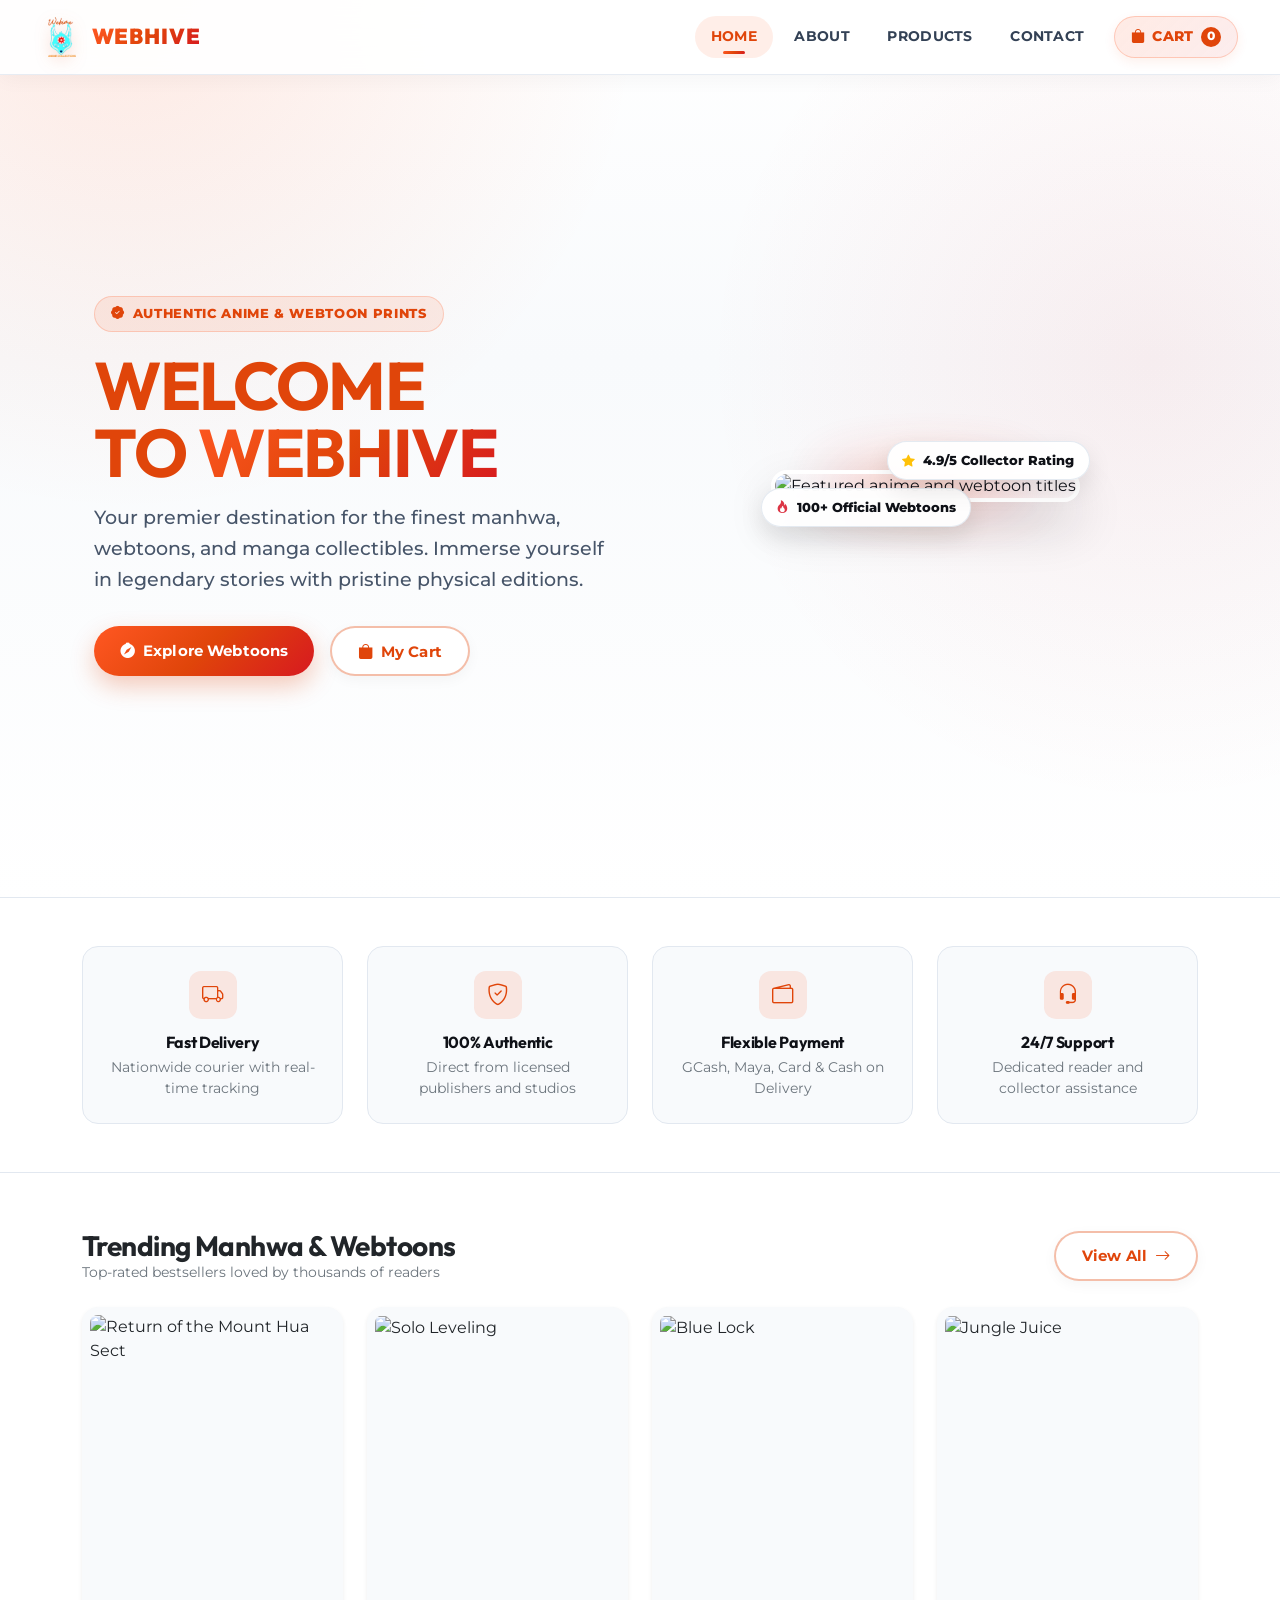
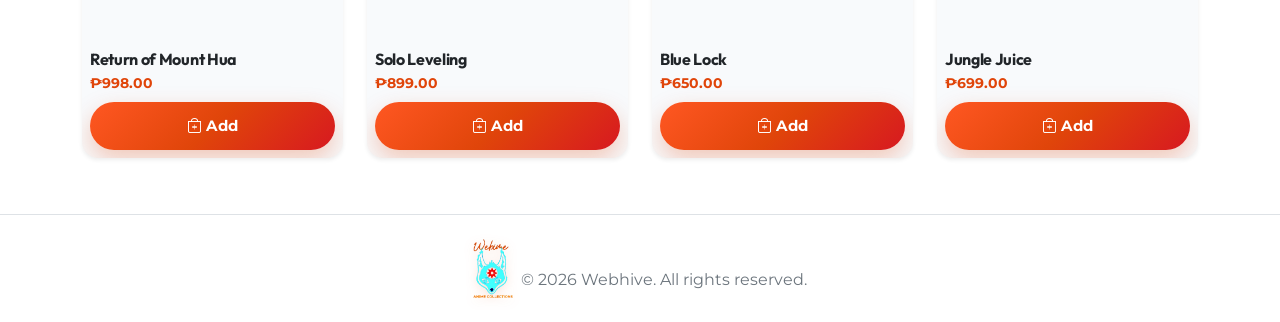
==== commit b80a3ca6: "refactor: add HTML sanitization and improve accessibility across cart and checkout flows" ====
--- a/index.html
+++ b/index.html
@@ -19,7 +19,6 @@
     <!-- Custom Style -->
     <link rel="stylesheet" href="style.css?v=5" />
     <link rel="icon" href="images/webtoon-logo.png" type="image/x-icon" />
-    <script src="cart-helper.js"></script>
   </head>
   <body>
     <main>
@@ -194,56 +193,56 @@
           <div class="row g-4">
             <!-- Card 1 -->
             <div class="col-6 col-md-3">
-              <div class="card h-100 border-0 shadow-sm rounded-4 overflow-hidden p-2" style="background: var(--anime-page);">
-                <div class="overflow-hidden rounded-3 mb-2" style="aspect-ratio: 3/4;">
-                  <img src="images/mount-hua.jpg" alt="Return of the Mount Hua Sect" class="w-100 h-100 object-fit-cover" style="transition: transform 0.3s ease;" onmouseover="this.style.transform='scale(1.06)'" onmouseout="this.style.transform='scale(1)'" />
+              <div class="card showcase-card h-100 border-0 shadow-sm rounded-4 overflow-hidden p-2" style="background: var(--anime-page);">
+                <div class="overflow-hidden rounded-3 mb-2" style="aspect-ratio: 3/4;">
+                  <img src="images/mount-hua.jpg" alt="Return of the Mount Hua Sect" class="showcase-img w-100 h-100 object-fit-cover" />
                 </div>
                 <h3 class="h6 fw-bold text-dark text-truncate mb-1">Return of Mount Hua</h3>
                 <div class="text-orange fw-bold small mb-2">&#8369;998.00</div>
                 <button class="btn btn-sm btn-anime-primary w-100 mt-auto" onclick="WebhiveCart.addToCart('Return of the Mount Hua Sect', '&#8369;998.00', 'images/mount-hua.jpg')">
-                  <i class="bi bi-bag-plus"></i> Add
+                  <i class="bi bi-bag-plus" aria-hidden="true"></i> Add
                 </button>
               </div>
             </div>
 
             <!-- Card 2 -->
             <div class="col-6 col-md-3">
-              <div class="card h-100 border-0 shadow-sm rounded-4 overflow-hidden p-2" style="background: var(--anime-page);">
-                <div class="overflow-hidden rounded-3 mb-2" style="aspect-ratio: 3/4;">
-                  <img src="images/solo-leveling.jpg" alt="Solo Leveling" class="w-100 h-100 object-fit-cover" style="transition: transform 0.3s ease;" onmouseover="this.style.transform='scale(1.06)'" onmouseout="this.style.transform='scale(1)'" />
+              <div class="card showcase-card h-100 border-0 shadow-sm rounded-4 overflow-hidden p-2" style="background: var(--anime-page);">
+                <div class="overflow-hidden rounded-3 mb-2" style="aspect-ratio: 3/4;">
+                  <img src="images/solo-leveling.jpg" alt="Solo Leveling" class="showcase-img w-100 h-100 object-fit-cover" />
                 </div>
                 <h3 class="h6 fw-bold text-dark text-truncate mb-1">Solo Leveling</h3>
                 <div class="text-orange fw-bold small mb-2">&#8369;899.00</div>
                 <button class="btn btn-sm btn-anime-primary w-100 mt-auto" onclick="WebhiveCart.addToCart('Solo Leveling', '&#8369;899.00', 'images/solo-leveling.jpg')">
-                  <i class="bi bi-bag-plus"></i> Add
+                  <i class="bi bi-bag-plus" aria-hidden="true"></i> Add
                 </button>
               </div>
             </div>
 
             <!-- Card 3 -->
             <div class="col-6 col-md-3">
-              <div class="card h-100 border-0 shadow-sm rounded-4 overflow-hidden p-2" style="background: var(--anime-page);">
-                <div class="overflow-hidden rounded-3 mb-2" style="aspect-ratio: 3/4;">
-                  <img src="images/blue.jpg" alt="Blue Lock" class="w-100 h-100 object-fit-cover" style="transition: transform 0.3s ease;" onmouseover="this.style.transform='scale(1.06)'" onmouseout="this.style.transform='scale(1)'" />
+              <div class="card showcase-card h-100 border-0 shadow-sm rounded-4 overflow-hidden p-2" style="background: var(--anime-page);">
+                <div class="overflow-hidden rounded-3 mb-2" style="aspect-ratio: 3/4;">
+                  <img src="images/blue.jpg" alt="Blue Lock" class="showcase-img w-100 h-100 object-fit-cover" />
                 </div>
                 <h3 class="h6 fw-bold text-dark text-truncate mb-1">Blue Lock</h3>
                 <div class="text-orange fw-bold small mb-2">&#8369;650.00</div>
                 <button class="btn btn-sm btn-anime-primary w-100 mt-auto" onclick="WebhiveCart.addToCart('Blue Lock', '&#8369;650.00', 'images/blue.jpg')">
-                  <i class="bi bi-bag-plus"></i> Add
+                  <i class="bi bi-bag-plus" aria-hidden="true"></i> Add
                 </button>
               </div>
             </div>
 
             <!-- Card 4 -->
             <div class="col-6 col-md-3">
-              <div class="card h-100 border-0 shadow-sm rounded-4 overflow-hidden p-2" style="background: var(--anime-page);">
-                <div class="overflow-hidden rounded-3 mb-2" style="aspect-ratio: 3/4;">
-                  <img src="images/jungle-juice.jpg" alt="Jungle Juice" class="w-100 h-100 object-fit-cover" style="transition: transform 0.3s ease;" onmouseover="this.style.transform='scale(1.06)'" onmouseout="this.style.transform='scale(1)'" />
+              <div class="card showcase-card h-100 border-0 shadow-sm rounded-4 overflow-hidden p-2" style="background: var(--anime-page);">
+                <div class="overflow-hidden rounded-3 mb-2" style="aspect-ratio: 3/4;">
+                  <img src="images/jungle-juice.jpg" alt="Jungle Juice" class="showcase-img w-100 h-100 object-fit-cover" />
                 </div>
                 <h3 class="h6 fw-bold text-dark text-truncate mb-1">Jungle Juice</h3>
                 <div class="text-orange fw-bold small mb-2">&#8369;699.00</div>
                 <button class="btn btn-sm btn-anime-primary w-100 mt-auto" onclick="WebhiveCart.addToCart('Jungle Juice', '&#8369;699.00', 'images/jungle-juice.jpg')">
-                  <i class="bi bi-bag-plus"></i> Add
+                  <i class="bi bi-bag-plus" aria-hidden="true"></i> Add
                 </button>
               </div>
             </div>
--- a/style.css
+++ b/style.css
@@ -23,7 +23,13 @@
   --anime-radius-md: 16px;
   --anime-radius-lg: 24px;
   --anime-radius-pill: 999px;
-  --anime-transition: all 0.22s cubic-bezier(0.16, 1, 0.3, 1);
+  --anime-transition:
+    transform 0.22s cubic-bezier(0.16, 1, 0.3, 1),
+    opacity 0.22s cubic-bezier(0.16, 1, 0.3, 1),
+    background-color 0.22s cubic-bezier(0.16, 1, 0.3, 1),
+    border-color 0.22s cubic-bezier(0.16, 1, 0.3, 1),
+    color 0.22s cubic-bezier(0.16, 1, 0.3, 1),
+    box-shadow 0.22s cubic-bezier(0.16, 1, 0.3, 1);
 }
 
 * {
@@ -56,6 +62,12 @@
 h1, h2, h3, h4, .navbar-brand, .font-heading {
   font-family: "Outfit", "Montserrat", sans-serif;
   letter-spacing: -0.02em;
+  text-wrap: balance;
+}
+
+:focus-visible {
+  outline: 2px solid var(--anime-orange);
+  outline-offset: 2px;
 }
 
 img {
@@ -196,7 +208,8 @@
 .nav-cart-btn-mobile {
   padding: 0.4rem 0.8rem !important;
   font-size: 0.82rem !important;
-  min-height: 38px;
+  min-width: 40px;
+  min-height: 40px;
 }
 
 .nav-cart-btn:hover {
@@ -221,6 +234,7 @@
   padding: 0 6px;
   font-size: 0.74rem;
   font-weight: 800;
+  font-variant-numeric: tabular-nums;
   border-radius: 999px;
   background: var(--anime-orange-deep);
   color: #ffffff;
@@ -241,6 +255,8 @@
 .navbar-toggler {
   border: 0;
   padding: 0.45rem;
+  min-width: 44px;
+  min-height: 44px;
   border-radius: 10px;
 }
 
@@ -256,7 +272,7 @@
   margin-block: 5px;
   background-color: var(--anime-orange);
   border-radius: 999px;
-  transition: all 0.3s cubic-bezier(0.68, -0.6, 0.32, 1.6);
+  transition: transform 0.26s cubic-bezier(0.16, 1, 0.3, 1), opacity 0.2s ease;
   transform-origin: center;
 }
 
@@ -266,7 +282,7 @@
 
 .navbar-toggler:not(.collapsed) span:nth-child(2) {
   opacity: 0;
-  transform: scale(0);
+  transform: scaleX(0.4);
 }
 
 .navbar-toggler:not(.collapsed) span:nth-child(3) {
@@ -429,7 +445,7 @@
   position: absolute;
   inset: -12px;
   background: radial-gradient(circle, rgba(255, 87, 34, 0.35) 0%, rgba(215, 25, 32, 0.15) 50%, transparent 70%);
-  border-radius: 36px;
+  border-radius: 40px;
   z-index: 0;
   filter: blur(24px);
   opacity: 0.8;
@@ -451,7 +467,15 @@
   border: 4px solid #ffffff;
   border-radius: 28px;
   box-shadow: 0 24px 50px rgba(23, 23, 31, 0.16);
-  transition: transform 0.4s cubic-bezier(0.2, 0.8, 0.2, 1);
+  transition: transform 0.26s cubic-bezier(0.16, 1, 0.3, 1);
+}
+
+.showcase-card .showcase-img {
+  transition: transform 0.26s cubic-bezier(0.16, 1, 0.3, 1);
+}
+
+.showcase-card:hover .showcase-img {
+  transform: scale(1.06);
 }
 
 .hero-img-wrapper:hover .home-hero-img {
@@ -561,12 +585,12 @@
 
 .search-box-wrapper input {
   width: 100%;
+  min-height: 42px;
   padding: 0.65rem 1rem 0.65rem 2.6rem;
   border-radius: var(--anime-radius-pill);
   border: 1.5px solid var(--anime-line);
   font-size: 0.92rem;
   font-weight: 500;
-  outline: none;
   transition: var(--anime-transition);
 }
 
@@ -649,7 +673,7 @@
   aspect-ratio: 3 / 4;
   object-fit: cover;
   display: block;
-  transition: transform 0.4s ease;
+  transition: transform 0.26s cubic-bezier(0.16, 1, 0.3, 1);
 }
 
 .product-table tbody tr:hover .product-img {
@@ -677,6 +701,7 @@
   padding: 0.45rem 1rem;
   font-size: 1.05rem;
   font-weight: 800;
+  font-variant-numeric: tabular-nums;
   color: var(--anime-orange-deep);
   background: rgba(255, 87, 34, 0.1);
   border: 1px solid rgba(255, 87, 34, 0.2);
@@ -749,8 +774,8 @@
 }
 
 .qty-btn {
-  width: 32px;
-  height: 32px;
+  width: 40px;
+  height: 40px;
   border-radius: 50%;
   border: 0;
   background: transparent;
@@ -759,6 +784,7 @@
   display: inline-flex;
   align-items: center;
   justify-content: center;
+  line-height: 1;
   transition: var(--anime-transition);
 }
 
@@ -772,6 +798,7 @@
   text-align: center;
   font-weight: 800;
   font-size: 0.95rem;
+  font-variant-numeric: tabular-nums;
 }
 
 .empty-cart-state {
@@ -950,12 +977,16 @@
 }
 
 .payment-card-option input[type="radio"] {
-  display: none !important;
   position: absolute;
   opacity: 0;
-  width: 0;
-  height: 0;
-  pointer-events: none;
+  width: 1px;
+  height: 1px;
+  margin: 0;
+}
+
+.payment-card-option input[type="radio"]:focus-visible + .payment-card-inner {
+  outline: 2px solid var(--anime-orange);
+  outline-offset: 2px;
 }
 
 .payment-card-inner {
@@ -1092,6 +1123,7 @@
   justify-content: space-between;
   align-items: center;
   font-size: 0.92rem;
+  font-variant-numeric: tabular-nums;
   color: var(--anime-muted);
   margin-bottom: 0.6rem;
 }
@@ -1129,14 +1161,14 @@
   background: #ffffff;
   border: 1px solid var(--anime-line);
   border-left: 4px solid var(--anime-orange);
-  border-radius: 14px;
+  border-radius: 16px;
   padding: 0.9rem 1.2rem;
   box-shadow: 0 16px 36px rgba(15, 17, 23, 0.16);
   min-width: 300px;
   max-width: 440px;
   margin-top: 0.6rem;
-  animation: slideInToast 0.3s cubic-bezier(0.16, 1, 0.3, 1);
-  transition: transform 0.25s ease, opacity 0.25s ease;
+  animation: slideInToast 0.26s cubic-bezier(0.16, 1, 0.3, 1);
+  transition: transform 0.22s ease, opacity 0.22s ease;
 }
 
 .webhive-toast.toast-hiding {
@@ -1148,7 +1180,7 @@
   width: 42px;
   height: 56px;
   object-fit: cover;
-  border-radius: 6px;
+  border-radius: 8px;
 }
 
 .toast-body-text {
@@ -1167,11 +1199,14 @@
 }
 
 .toast-action-btn {
+  display: inline-flex;
+  align-items: center;
+  min-height: 40px;
   font-size: 0.78rem;
   font-weight: 800;
   color: var(--anime-orange-deep);
   text-decoration: none;
-  padding: 0.3rem 0.65rem;
+  padding: 0.3rem 0.75rem;
   background: rgba(255, 87, 34, 0.1);
   border-radius: 999px;
   transition: var(--anime-transition);
@@ -1183,9 +1218,15 @@
 }
 
 .toast-close-btn {
+  display: inline-flex;
+  align-items: center;
+  justify-content: center;
+  min-width: 40px;
+  min-height: 40px;
   background: transparent;
   border: 0;
-  font-size: 1.2rem;
+  border-radius: 50%;
+  font-size: 1.25rem;
   line-height: 1;
   color: var(--anime-muted);
   cursor: pointer;
@@ -1228,9 +1269,9 @@
 }
 
 @keyframes popCheck {
-  0% { transform: scale(0); }
-  70% { transform: scale(1.15); }
-  100% { transform: scale(1); }
+  0% { transform: scale(0.85); opacity: 0; }
+  70% { transform: scale(1.08); opacity: 1; }
+  100% { transform: scale(1); opacity: 1; }
 }
 
 /* Footer */
@@ -1608,3 +1649,17 @@
     font-size: 0.92rem;
   }
 }
+
+@media (prefers-reduced-motion: reduce) {
+  html {
+    scroll-behavior: auto;
+  }
+
+  *,
+  *::before,
+  *::after {
+    animation-duration: 0.01ms !important;
+    animation-iteration-count: 1 !important;
+    transition-duration: 0.01ms !important;
+  }
+}
